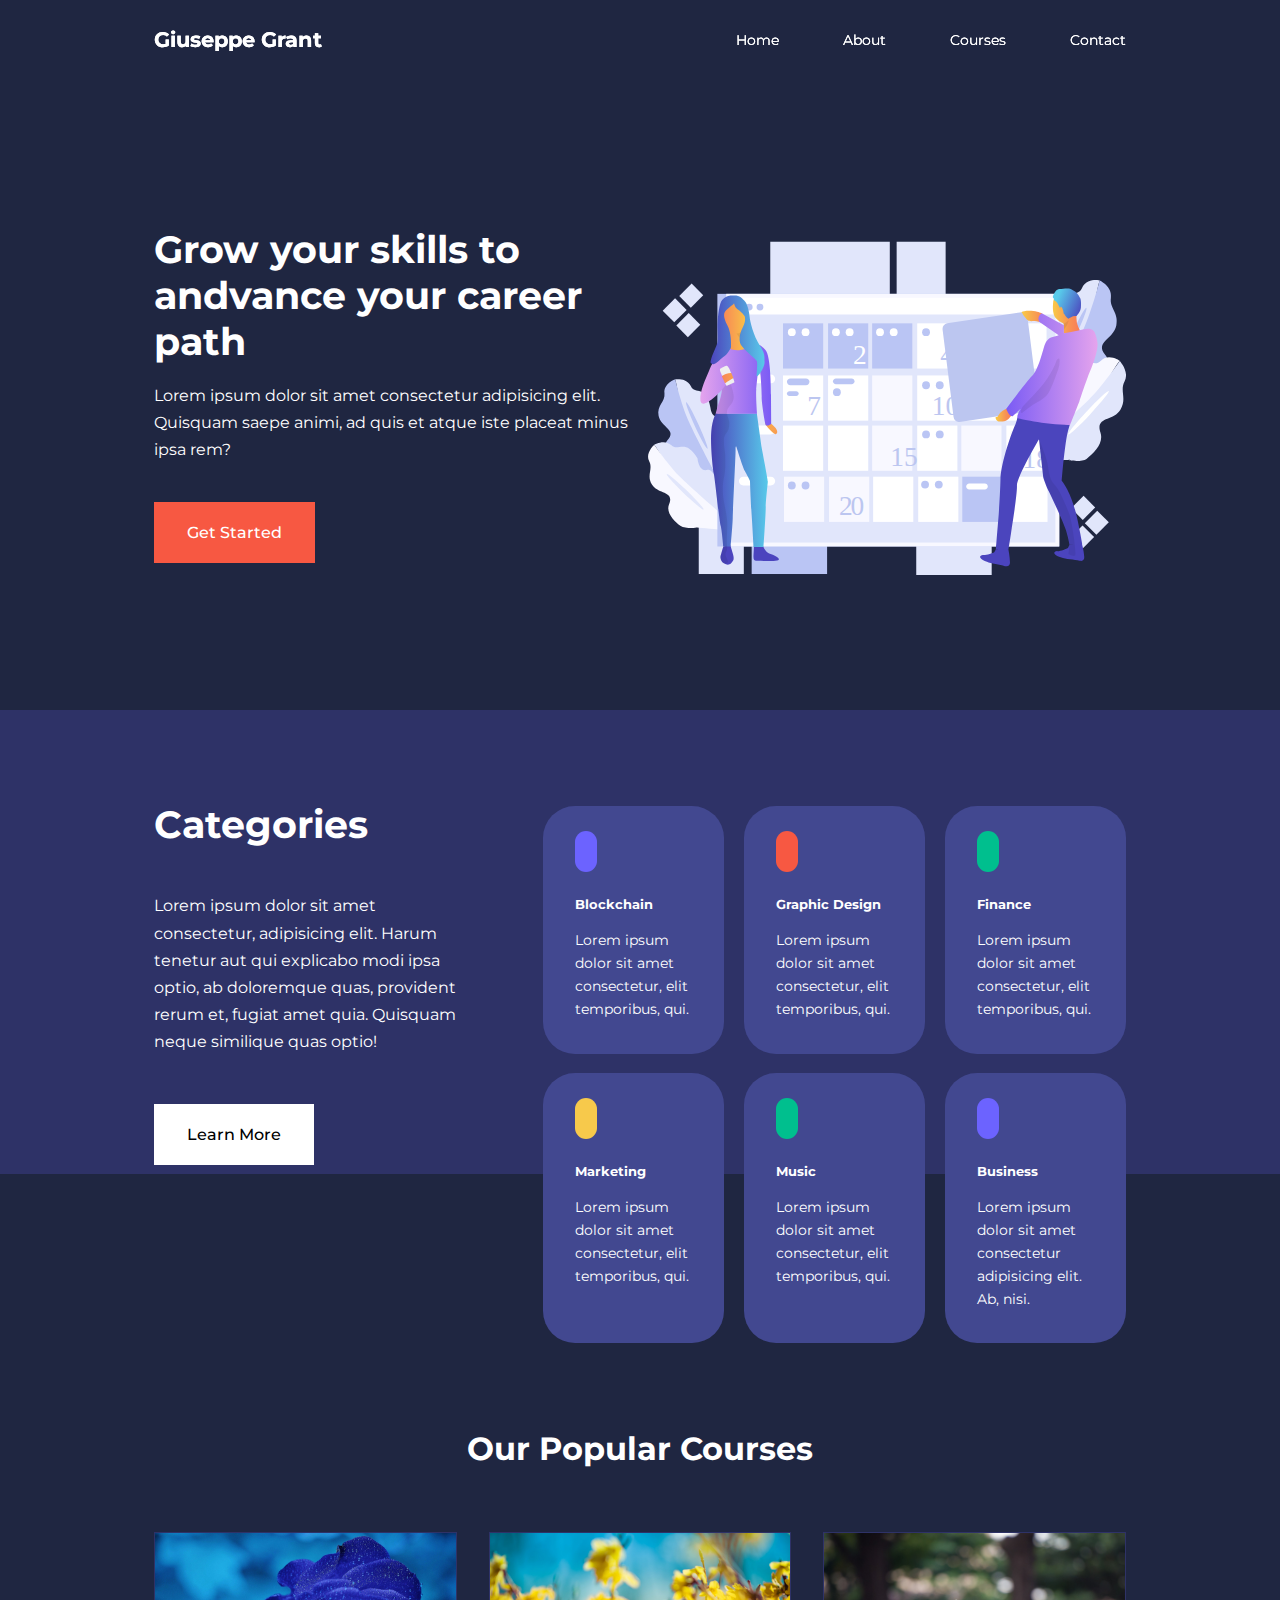
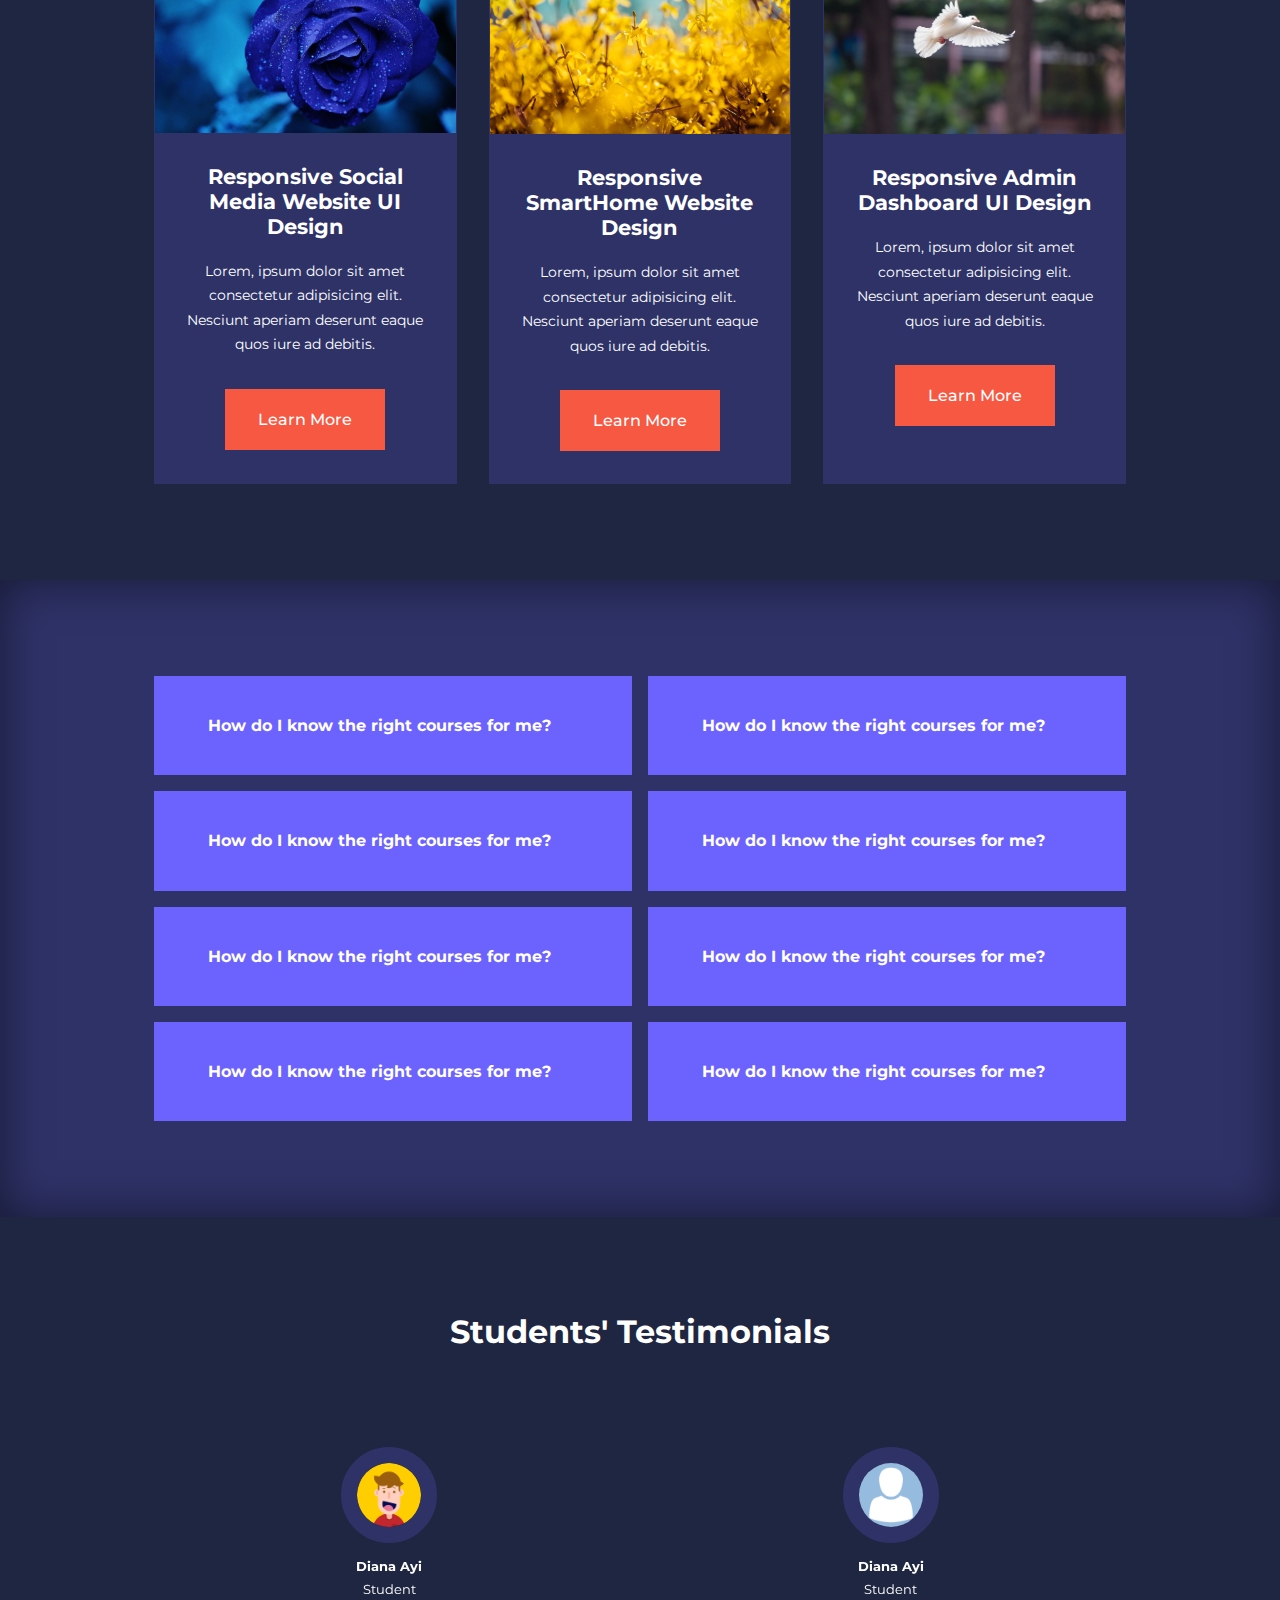
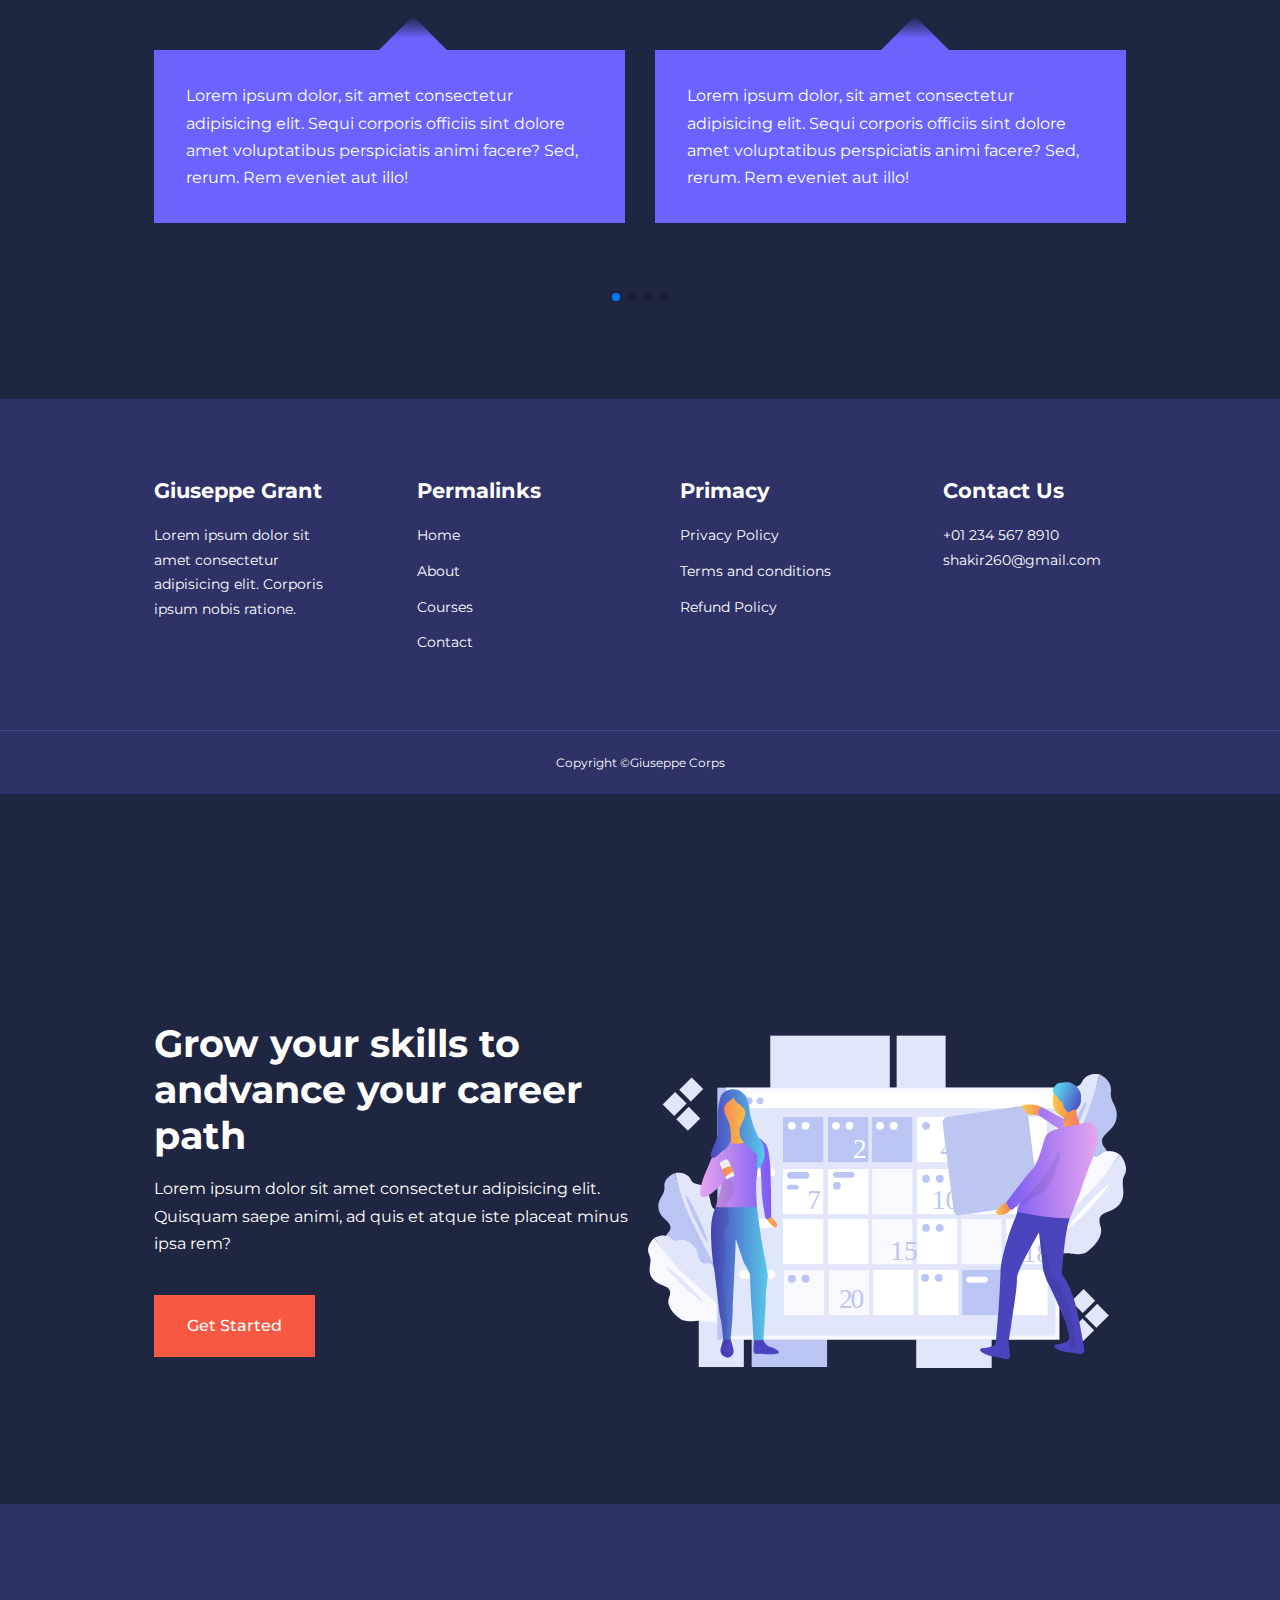
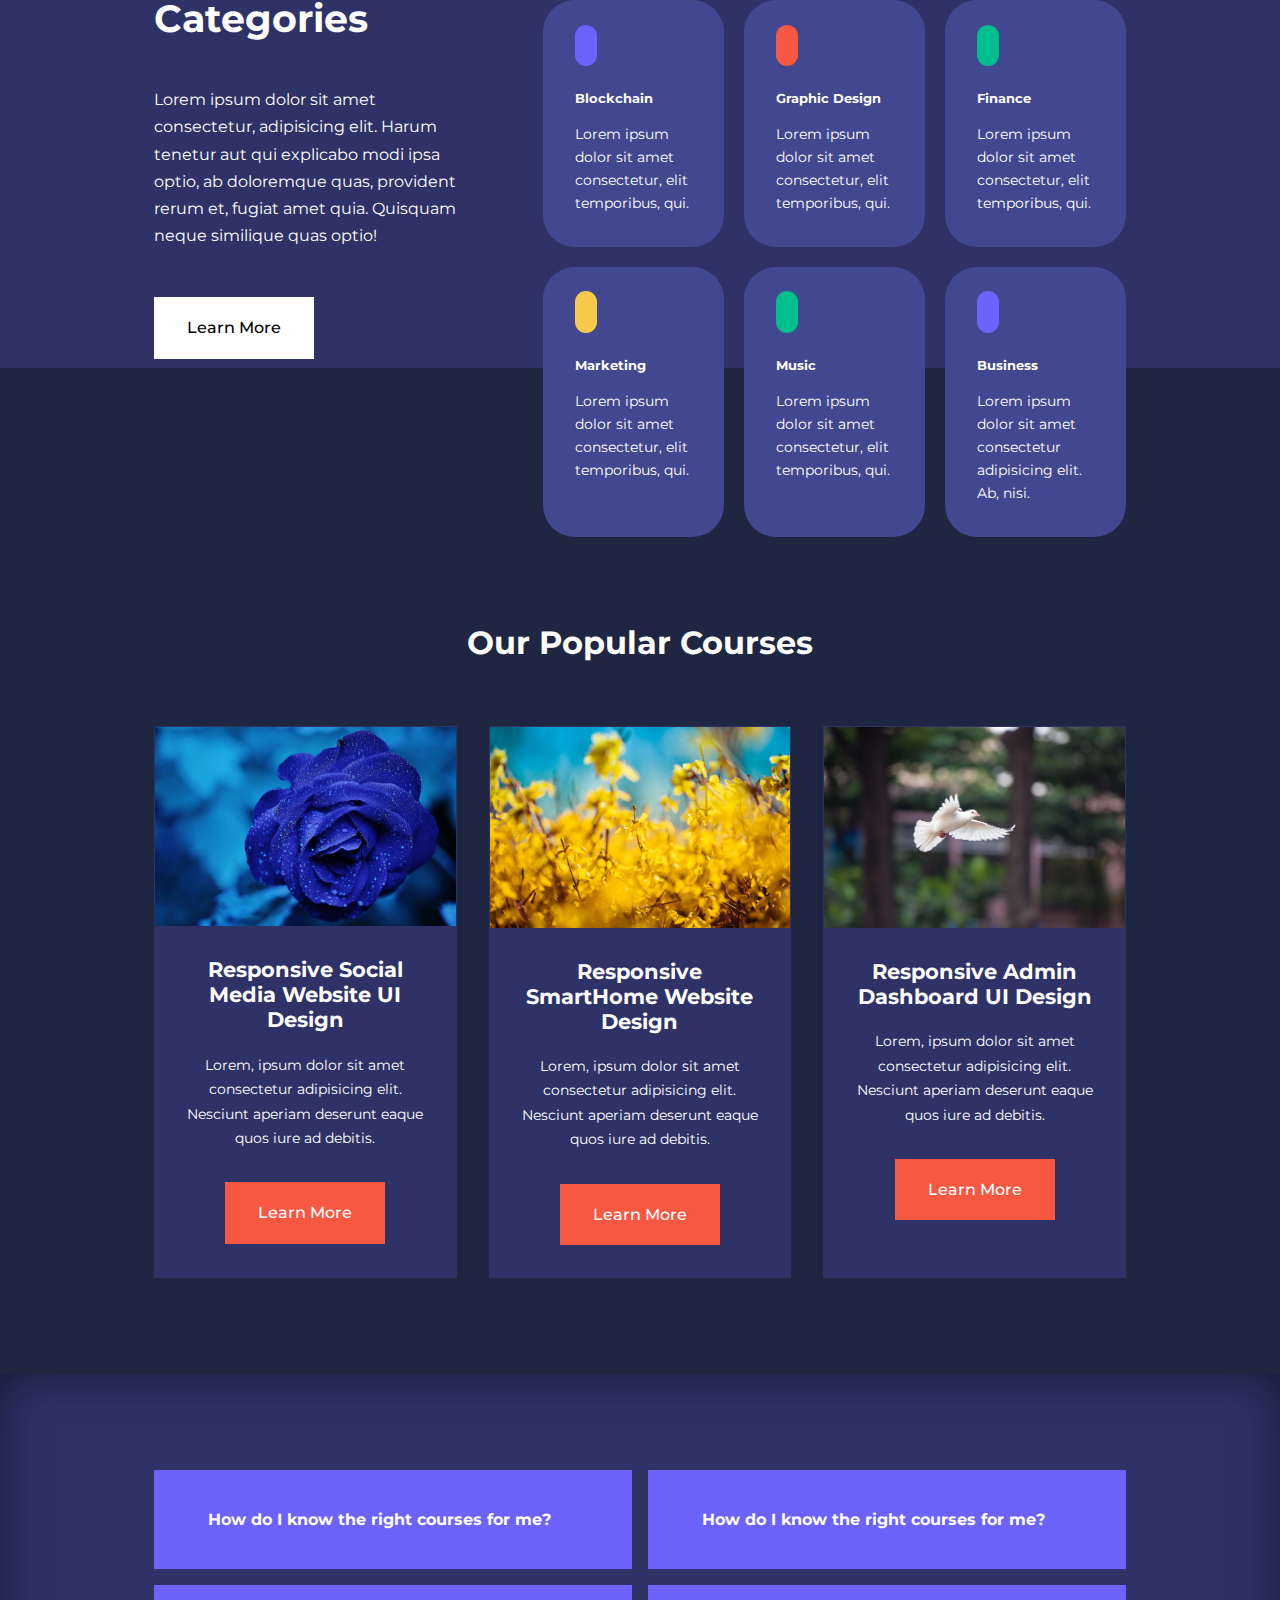
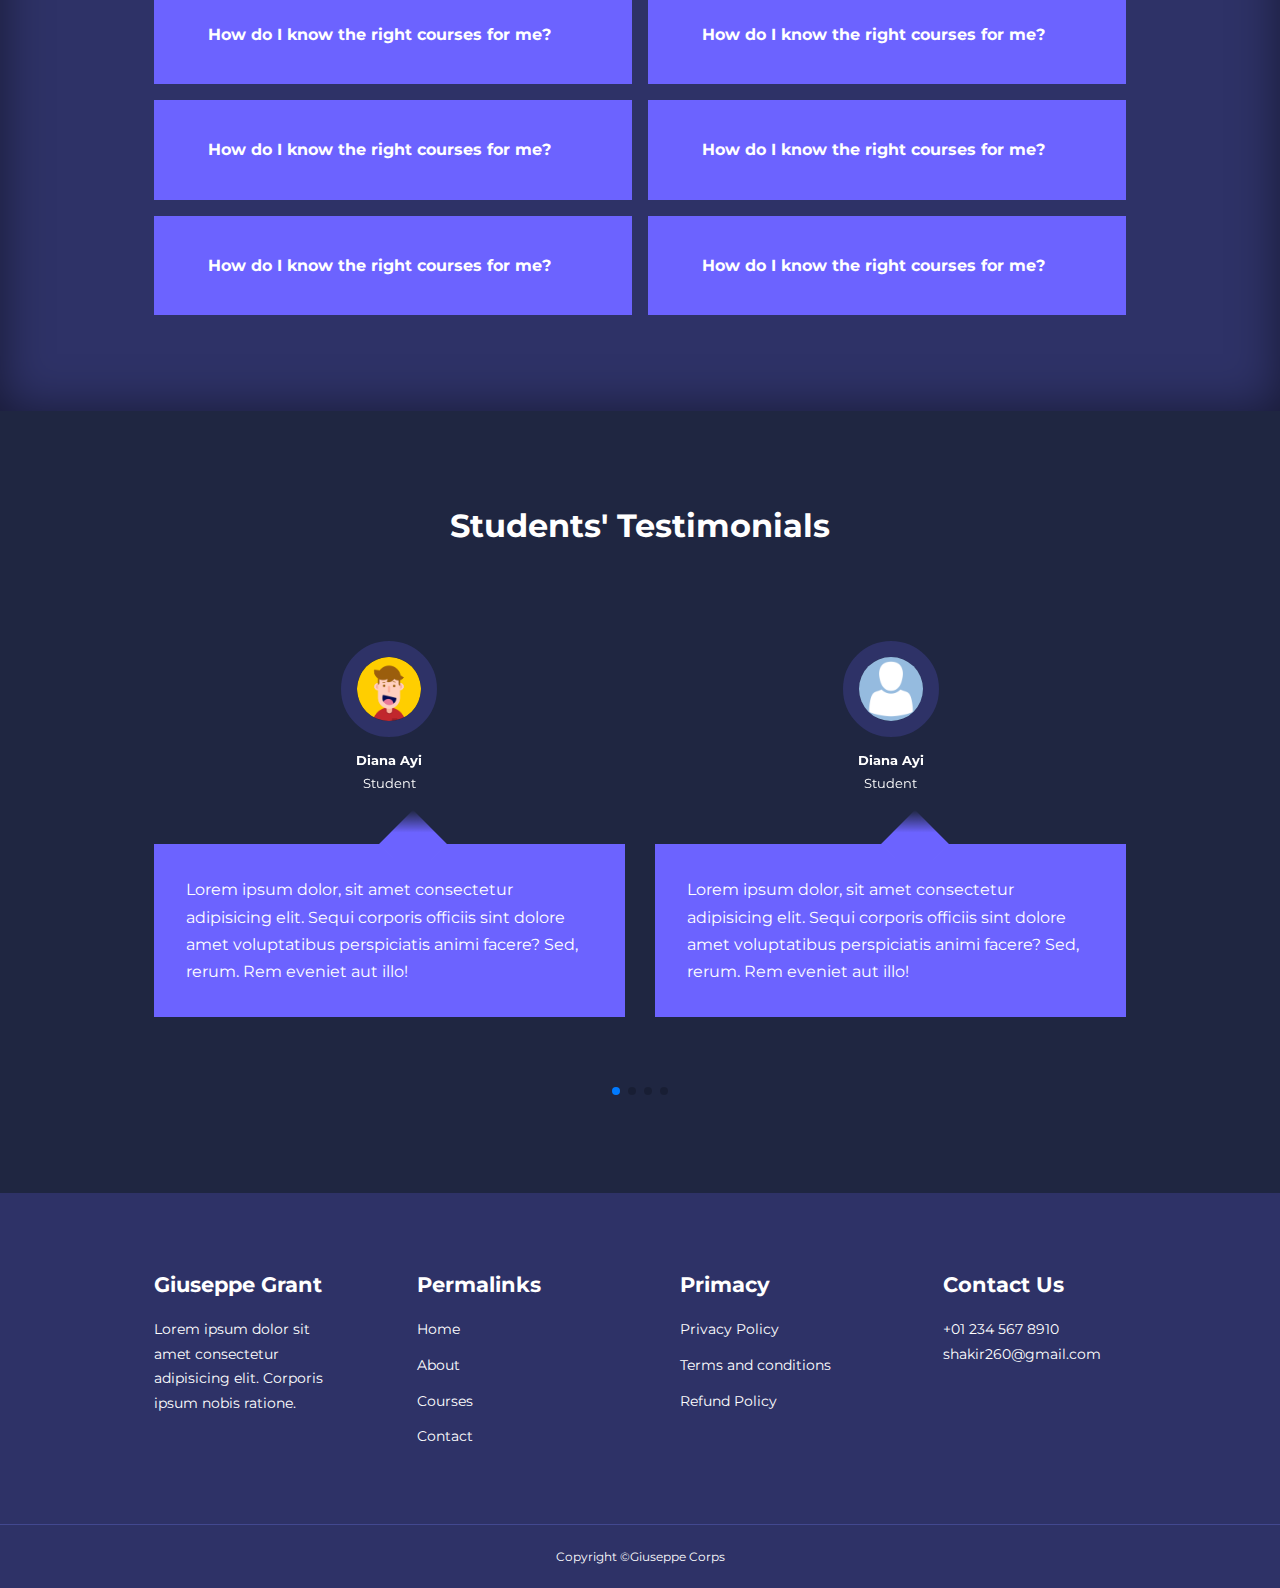
==== docs/index.html @ 88187cfe "versión 1" ====
<!DOCTYPE html>
<html lang="en">
  <head>
    <meta charset="UTF-8" />
    <meta http-equiv="X-UA-Compatible" content="IE=edge" />
    <meta name="viewport" content="width=device-width, initial-scale=1.0" />
    <title>
      Responsive Multipage Education Website Using HTML, CSs & JavaSCript
    </title>

    <!-- ICONSCOUT CDN -->
    <link
      rel="stylesheet"
      href="https://unicons.iconscout.com/release/v2.1.6/css/unicons.css"
    />

    <!-- GOOGLE FONTS (MONTSERRAT) -->
    <link rel="preconnect" href="https://fonts.googleapis.com" />
    <link rel="preconnect" href="https://fonts.gstatic.com" crossorigin />
    <link
      href="https://fonts.googleapis.com/css2?family=Montserrat:wght@300;400;500;600;700;800;900&display=swap"
      rel="stylesheet"
    />

    <!-- SWIPER JS -->
    <link
      rel="stylesheet"
      href="https://unpkg.com/swiper@8/swiper-bundle.min.css"
    />

    <link rel="stylesheet" href="./css/style.css" />
  </head>
  <body>
    <!--  ==========     NAVBAR     =========  -->
    <nav>
      <div class="container nav__container">
        <a href="index.html"><h4>Giuseppe Grant</h4></a>
        <ul class="nav__menu">
          <li><a href="index.html">Home</a></li>
          <li><a href="about.html">About</a></li>
          <li><a href="courses.html">Courses</a></li>
          <li><a href="contact.html">Contact</a></li>
        </ul>

        <button id="open-menu-btn"><i class="uil uil-bars"></i></button>
        <button id="close-menu-btn"><i class="uil uil-multiply"></i></button>
      </div>
    </nav>
    <!--  ==========    END OF NAVBAR     =========  -->

    <!--  ==========     HEADER     =========  -->
    <header>
      <div class="container header__container">
        <div class="header__left">
          <h1>Grow your skills to andvance your career path</h1>
          <p>
            Lorem ipsum dolor sit amet consectetur adipisicing elit. Quisquam
            saepe animi, ad quis et atque iste placeat minus ipsa rem?
          </p>
          <a href="courses.html" class="btn btn-primary">Get Started</a>
        </div>
        <div class="header__right">
          <div class="header__right-image">
            <img src="./images/header.svg" />
          </div>
        </div>
      </div>
    </header>
    <!--  ==========     END OF HEADER     =========  -->

    <!--  ==========     CATEGORIES     =========  -->
    <section class="categories">
      <div class="container categories__container">
        <div class="categories__left">
          <h1>Categories</h1>
          <p>
            Lorem ipsum dolor sit amet consectetur, adipisicing elit. Harum
            tenetur aut qui explicabo modi ipsa optio, ab doloremque quas,
            provident rerum et, fugiat amet quia. Quisquam neque similique quas
            optio!
          </p>
          <a href="#" class="btn">Learn More</a>
        </div>
        <div class="categories__right">
          <article class="category">
            <span class="category__icon">
              <i class="uil uil-bitcoin-circle"></i>
            </span>
            <h5>Blockchain</h5>
            <p>Lorem ipsum dolor sit amet consectetur, elit temporibus, qui.</p>
          </article>

          <article class="category">
            <span class="category__icon">
              <i class="uil uil-palette"></i>
            </span>
            <h5>Graphic Design</h5>
            <p>Lorem ipsum dolor sit amet consectetur, elit temporibus, qui.</p>
          </article>

          <article class="category">
            <span class="category__icon">
              <i class="uil uil-usd-circle"></i>
            </span>
            <h5>Finance</h5>
            <p>Lorem ipsum dolor sit amet consectetur, elit temporibus, qui.</p>
          </article>

          <article class="category">
            <span class="category__icon">
              <i class="uil uil-megaphone"></i>
            </span>
            <h5>Marketing</h5>
            <p>Lorem ipsum dolor sit amet consectetur, elit temporibus, qui.</p>
          </article>

          <article class="category">
            <span class="category__icon">
              <i class="uil uil-music"></i>
            </span>
            <h5>Music</h5>
            <p>Lorem ipsum dolor sit amet consectetur, elit temporibus, qui.</p>
          </article>

          <article class="category">
            <span class="category__icon">
              <i class="uil uil-puzzle-piece"></i>
            </span>
            <h5>Business</h5>
            <p>
              Lorem ipsum dolor sit amet consectetur adipisicing elit. Ab, nisi.
            </p>
          </article>
        </div>
      </div>
    </section>
    <!--  ==========     END OF CATEGORIES     =========  -->

    <!--  ==========     COURSES     =========  -->
    <section class="courses">
      <h2>Our Popular Courses</h2>
      <div class="container courses__container">
        <article class="course">
          <div class="course__image">
            <img src="./images/course1.jpg" />
          </div>
          <div class="course__info">
            <h4>Responsive Social Media Website UI Design</h4>
            <p>
              Lorem, ipsum dolor sit amet consectetur adipisicing elit. Nesciunt
              aperiam deserunt eaque quos iure ad debitis.
            </p>
            <a href="course.html" class="btn btn-primary">Learn More</a>
          </div>
        </article>

        <article class="course">
          <div class="course__image">
            <img src="./images/course2.jpg" alt="" srcset="" />
          </div>
          <div class="course__info">
            <h4>Responsive SmartHome Website Design</h4>
            <p>
              Lorem, ipsum dolor sit amet consectetur adipisicing elit. Nesciunt
              aperiam deserunt eaque quos iure ad debitis.
            </p>
            <a href="course.html" class="btn btn-primary">Learn More</a>
          </div>
        </article>

        <article class="course">
          <div class="course__image">
            <img src="./images/course3.jpg" alt="" srcset="" />
          </div>
          <div class="course__info">
            <h4>Responsive Admin Dashboard UI Design</h4>
            <p>
              Lorem, ipsum dolor sit amet consectetur adipisicing elit. Nesciunt
              aperiam deserunt eaque quos iure ad debitis.
            </p>
            <a href="course.html" class="btn btn-primary">Learn More</a>
          </div>
        </article>
      </div>
    </section>
    <!--  ==========     END OF COURSES     =========  -->

    <!--  ==========     FQAs     =========  -->
    <section class="faqs">
      <div class="container faqs__container">
        <article class="faq">
          <div class="faq__icon"><i class="uil uil-plus"></i></div>
          <div class="question__answer">
            <h4>How do I know the right courses for me?</h4>
            <p>
              Lorem ipsum dolor sit amet consectetur adipisicing elit. Velit
              laudantium quis qui similique quidem at voluptatem ex. Est dolorum
              minima dolor aut ut, accusantium vitae architecto aliquid nostrum
              numquam quibusdam.
            </p>
          </div>
        </article>

        <article class="faq">
          <div class="faq__icon"><i class="uil uil-plus"></i></div>
          <div class="question__answer">
            <h4>How do I know the right courses for me?</h4>
            <p>
              Lorem ipsum dolor sit amet consectetur adipisicing elit. Velit
              laudantium quis qui similique quidem at voluptatem ex. Est dolorum
              minima dolor aut ut, accusantium vitae architecto aliquid nostrum
              numquam quibusdam.
            </p>
          </div>
        </article>

        <article class="faq">
          <div class="faq__icon"><i class="uil uil-plus"></i></div>
          <div class="question__answer">
            <h4>How do I know the right courses for me?</h4>
            <p>
              Lorem ipsum dolor sit amet consectetur adipisicing elit. Velit
              laudantium quis qui similique quidem at voluptatem ex. Est dolorum
              minima dolor aut ut, accusantium vitae architecto aliquid nostrum
              numquam quibusdam.
            </p>
          </div>
        </article>

        <article class="faq">
          <div class="faq__icon"><i class="uil uil-plus"></i></div>
          <div class="question__answer">
            <h4>How do I know the right courses for me?</h4>
            <p>
              Lorem ipsum dolor sit amet consectetur adipisicing elit. Velit
              laudantium quis qui similique quidem at voluptatem ex. Est dolorum
              minima dolor aut ut, accusantium vitae architecto aliquid nostrum
              numquam quibusdam.
            </p>
          </div>
        </article>

        <article class="faq">
          <div class="faq__icon"><i class="uil uil-plus"></i></div>
          <div class="question__answer">
            <h4>How do I know the right courses for me?</h4>
            <p>
              Lorem ipsum dolor sit amet consectetur adipisicing elit. Velit
              laudantium quis qui similique quidem at voluptatem ex. Est dolorum
              minima dolor aut ut, accusantium vitae architecto aliquid nostrum
              numquam quibusdam.
            </p>
          </div>
        </article>

        <article class="faq">
          <div class="faq__icon"><i class="uil uil-plus"></i></div>
          <div class="question__answer">
            <h4>How do I know the right courses for me?</h4>
            <p>
              Lorem ipsum dolor sit amet consectetur adipisicing elit. Velit
              laudantium quis qui similique quidem at voluptatem ex. Est dolorum
              minima dolor aut ut, accusantium vitae architecto aliquid nostrum
              numquam quibusdam.
            </p>
          </div>
        </article>

        <article class="faq">
          <div class="faq__icon"><i class="uil uil-plus"></i></div>
          <div class="question__answer">
            <h4>How do I know the right courses for me?</h4>
            <p>
              Lorem ipsum dolor sit amet consectetur adipisicing elit. Velit
              laudantium quis qui similique quidem at voluptatem ex. Est dolorum
              minima dolor aut ut, accusantium vitae architecto aliquid nostrum
              numquam quibusdam.
            </p>
          </div>
        </article>

        <article class="faq">
          <div class="faq__icon"><i class="uil uil-plus"></i></div>
          <div class="question__answer">
            <h4>How do I know the right courses for me?</h4>
            <p>
              Lorem ipsum dolor sit amet consectetur adipisicing elit. Velit
              laudantium quis qui similique quidem at voluptatem ex. Est dolorum
              minima dolor aut ut, accusantium vitae architecto aliquid nostrum
              numquam quibusdam.
            </p>
          </div>
        </article>
      </div>
    </section>
    <!--  ==========     END OF FQAs     =========  -->

    <!--  ==========     SECTION     =========  -->
    <section class="container testimonials__container mySwiper">
      <h2>Students' Testimonials</h2>
      <div class="swiper-wrapper">
        <article class="testimonial swiper-slide">
          <div class="avatar">
            <img src="./images/avatar1.png" />
          </div>
          <div class="testimonial__info">
            <h5>Diana Ayi</h5>
            <small>Student</small>
          </div>
          <div class="testimonial__body">
            <p>
              Lorem ipsum dolor, sit amet consectetur adipisicing elit. Sequi
              corporis officiis sint dolore amet voluptatibus perspiciatis animi
              facere? Sed, rerum. Rem eveniet aut illo!
            </p>
          </div>
        </article>

        <article class="testimonial swiper-slide">
          <div class="avatar">
            <img src="./images/avatar2.png" />
          </div>
          <div class="testimonial__info">
            <h5>Diana Ayi</h5>
            <small>Student</small>
          </div>
          <div class="testimonial__body">
            <p>
              Lorem ipsum dolor, sit amet consectetur adipisicing elit. Sequi
              corporis officiis sint dolore amet voluptatibus perspiciatis animi
              facere? Sed, rerum. Rem eveniet aut illo!
            </p>
          </div>
        </article>

        <article class="testimonial swiper-slide">
          <div class="avatar">
            <img src="./images/avatar3.png" />
          </div>
          <div class="testimonial__info">
            <h5>Diana Ayi</h5>
            <small>Student</small>
          </div>
          <div class="testimonial__body">
            <p>
              Lorem ipsum dolor, sit amet consectetur adipisicing elit. Sequi
              corporis officiis sint dolore amet voluptatibus perspiciatis animi
              facere? Sed, rerum. Rem eveniet aut illo!
            </p>
          </div>
        </article>

        <article class="testimonial swiper-slide">
          <div class="avatar">
            <img src="./images/avatar4.png" />
          </div>
          <div class="testimonial__info">
            <h5>Diana Ayi</h5>
            <small>Student</small>
          </div>
          <div class="testimonial__body">
            <p>
              Lorem ipsum dolor, sit amet consectetur adipisicing elit. Sequi
              corporis officiis sint dolore amet voluptatibus perspiciatis animi
              facere? Sed, rerum. Rem eveniet aut illo!
            </p>
          </div>
        </article>

        <article class="testimonial swiper-slide">
          <div class="avatar">
            <img src="./images/avatar5.png" />
          </div>
          <div class="testimonial__info">
            <h5>Diana Ayi</h5>
            <small>Student</small>
          </div>
          <div class="testimonial__body">
            <p>
              Lorem ipsum dolor, sit amet consectetur adipisicing elit. Sequi
              corporis officiis sint dolore amet voluptatibus perspiciatis animi
              facere? Sed, rerum. Rem eveniet aut illo!
            </p>
          </div>
        </article>
      </div>
      <div class="swiper-pagination"></div>
    </section>
    <!--  ==========     END OF SECTION     =========  -->

    <!--  ==========     FOOTER     =========  -->
    <footer class="footer">
      <div class="container footer__container">
        <div class="footer__1">
          <a href="index.html" class="footer__logo"><h4>Giuseppe Grant</h4></a>
          <p>
            Lorem ipsum dolor sit amet consectetur adipisicing elit. Corporis
            ipsum nobis ratione.
          </p>
        </div>
        <div class="footer__2">
          <h4>Permalinks</h4>
          <ul class="permalinks">
            <li><a href="index.html">Home</a></li>
            <li><a href="about.html">About</a></li>
            <li><a href="courses.html">Courses</a></li>
            <li><a href="contact.html">Contact</a></li>
          </ul>
        </div>
        <div class="footer__3">
          <h4>Primacy</h4>
          <ul class="privacy">
            <li><a href="#">Privacy Policy</a></li>
            <li><a href="#">Terms and conditions</a></li>
            <li><a href="#">Refund Policy</a></li>
          </ul>
        </div>
        <div class="footer__4">
          <h4>Contact Us</h4>
          <div>
            <p>+01 234 567 8910</p>
            <p>shakir260@gmail.com</p>
          </div>
          <ul class="footer__socials">
          <li>
            <a href="#"><i class="uil uil-facebook-f"></i></a>
          </li>
          <li>
            <a href="#"><i class="uil uil-instagram-alt"></i></a>
          </li>
          <li>
            <a href="#"><i class="uil uil-twitter"></i></a>
          </li>
          <li>
            <a href="#"><i class="uil uil-linkedin-alt"></i></a>
          </li>
        </ul>
        </div>
      </div>
      
      <div class="footer__copyright">
        <small>Copyright &copy;Giuseppe Corps</small>
      </div>
    </footer>
    <!--  ==========     END OF FOOTER     =========  -->

    <script src="https://unpkg.com/swiper@8/swiper-bundle.min.js"></script>
    <script src="./main.js"></script>

    <script>
      var swiper = new Swiper('.mySwiper', {
        slidesPerView: 1,
        spaceBetween: 30,
        pagination: {
          el: '.swiper-pagination',
          clickable: true,
        },
        autoplay: {
          delay: 6500,
          disableOnInteraction: false,
        },
        //  When window width is > = 600px
        breakpoints: {
          600: {
            slidesPerView: 2,
          },
        },
      });
    </script>
  </body>
</html>
<!DOCTYPE html>
<html lang="en">
  <head>
    <meta charset="UTF-8" />
    <meta http-equiv="X-UA-Compatible" content="IE=edge" />
    <meta name="viewport" content="width=device-width, initial-scale=1.0" />
    <title>
      Responsive Multipage Education Website Using HTML, CSs & JavaSCript
    </title>

    <!-- ICONSCOUT CDN -->
    <link
      rel="stylesheet"
      href="https://unicons.iconscout.com/release/v2.1.6/css/unicons.css"
    />

    <!-- GOOGLE FONTS (MONTSERRAT) -->
    <link rel="preconnect" href="https://fonts.googleapis.com" />
    <link rel="preconnect" href="https://fonts.gstatic.com" crossorigin />
    <link
      href="https://fonts.googleapis.com/css2?family=Montserrat:wght@300;400;500;600;700;800;900&display=swap"
      rel="stylesheet"
    />

    <!-- SWIPER JS -->
    <link
      rel="stylesheet"
      href="https://unpkg.com/swiper@8/swiper-bundle.min.css"
    />

    <link rel="stylesheet" href="./css/style.css" />
  </head>
  <body>
    <!--  ==========     NAVBAR     =========  -->
    <nav>
      <div class="container nav__container">
        <a href="index.html"><h4>Giuseppe Grant</h4></a>
        <ul class="nav__menu">
          <li><a href="index.html">Home</a></li>
          <li><a href="about.html">About</a></li>
          <li><a href="courses.html">Courses</a></li>
          <li><a href="contact.html">Contact</a></li>
        </ul>

        <button id="open-menu-btn"><i class="uil uil-bars"></i></button>
        <button id="close-menu-btn"><i class="uil uil-multiply"></i></button>
      </div>
    </nav>
    <!--  ==========    END OF NAVBAR     =========  -->

    <!--  ==========     HEADER     =========  -->
    <header>
      <div class="container header__container">
        <div class="header__left">
          <h1>Grow your skills to andvance your career path</h1>
          <p>
            Lorem ipsum dolor sit amet consectetur adipisicing elit. Quisquam
            saepe animi, ad quis et atque iste placeat minus ipsa rem?
          </p>
          <a href="courses.html" class="btn btn-primary">Get Started</a>
        </div>
        <div class="header__right">
          <div class="header__right-image">
            <img src="./images/header.svg" />
          </div>
        </div>
      </div>
    </header>
    <!--  ==========     END OF HEADER     =========  -->

    <!--  ==========     CATEGORIES     =========  -->
    <section class="categories">
      <div class="container categories__container">
        <div class="categories__left">
          <h1>Categories</h1>
          <p>
            Lorem ipsum dolor sit amet consectetur, adipisicing elit. Harum
            tenetur aut qui explicabo modi ipsa optio, ab doloremque quas,
            provident rerum et, fugiat amet quia. Quisquam neque similique quas
            optio!
          </p>
          <a href="#" class="btn">Learn More</a>
        </div>
        <div class="categories__right">
          <article class="category">
            <span class="category__icon">
              <i class="uil uil-bitcoin-circle"></i>
            </span>
            <h5>Blockchain</h5>
            <p>Lorem ipsum dolor sit amet consectetur, elit temporibus, qui.</p>
          </article>

          <article class="category">
            <span class="category__icon">
              <i class="uil uil-palette"></i>
            </span>
            <h5>Graphic Design</h5>
            <p>Lorem ipsum dolor sit amet consectetur, elit temporibus, qui.</p>
          </article>

          <article class="category">
            <span class="category__icon">
              <i class="uil uil-usd-circle"></i>
            </span>
            <h5>Finance</h5>
            <p>Lorem ipsum dolor sit amet consectetur, elit temporibus, qui.</p>
          </article>

          <article class="category">
            <span class="category__icon">
              <i class="uil uil-megaphone"></i>
            </span>
            <h5>Marketing</h5>
            <p>Lorem ipsum dolor sit amet consectetur, elit temporibus, qui.</p>
          </article>

          <article class="category">
            <span class="category__icon">
              <i class="uil uil-music"></i>
            </span>
            <h5>Music</h5>
            <p>Lorem ipsum dolor sit amet consectetur, elit temporibus, qui.</p>
          </article>

          <article class="category">
            <span class="category__icon">
              <i class="uil uil-puzzle-piece"></i>
            </span>
            <h5>Business</h5>
            <p>
              Lorem ipsum dolor sit amet consectetur adipisicing elit. Ab, nisi.
            </p>
          </article>
        </div>
      </div>
    </section>
    <!--  ==========     END OF CATEGORIES     =========  -->

    <!--  ==========     COURSES     =========  -->
    <section class="courses">
      <h2>Our Popular Courses</h2>
      <div class="container courses__container">
        <article class="course">
          <div class="course__image">
            <img src="./images/course1.jpg" />
          </div>
          <div class="course__info">
            <h4>Responsive Social Media Website UI Design</h4>
            <p>
              Lorem, ipsum dolor sit amet consectetur adipisicing elit. Nesciunt
              aperiam deserunt eaque quos iure ad debitis.
            </p>
            <a href="course.html" class="btn btn-primary">Learn More</a>
          </div>
        </article>

        <article class="course">
          <div class="course__image">
            <img src="./images/course2.jpg" alt="" srcset="" />
          </div>
          <div class="course__info">
            <h4>Responsive SmartHome Website Design</h4>
            <p>
              Lorem, ipsum dolor sit amet consectetur adipisicing elit. Nesciunt
              aperiam deserunt eaque quos iure ad debitis.
            </p>
            <a href="course.html" class="btn btn-primary">Learn More</a>
          </div>
        </article>

        <article class="course">
          <div class="course__image">
            <img src="./images/course3.jpg" alt="" srcset="" />
          </div>
          <div class="course__info">
            <h4>Responsive Admin Dashboard UI Design</h4>
            <p>
              Lorem, ipsum dolor sit amet consectetur adipisicing elit. Nesciunt
              aperiam deserunt eaque quos iure ad debitis.
            </p>
            <a href="course.html" class="btn btn-primary">Learn More</a>
          </div>
        </article>
      </div>
    </section>
    <!--  ==========     END OF COURSES     =========  -->

    <!--  ==========     FQAs     =========  -->
    <section class="faqs">
      <div class="container faqs__container">
        <article class="faq">
          <div class="faq__icon"><i class="uil uil-plus"></i></div>
          <div class="question__answer">
            <h4>How do I know the right courses for me?</h4>
            <p>
              Lorem ipsum dolor sit amet consectetur adipisicing elit. Velit
              laudantium quis qui similique quidem at voluptatem ex. Est dolorum
              minima dolor aut ut, accusantium vitae architecto aliquid nostrum
              numquam quibusdam.
            </p>
          </div>
        </article>

        <article class="faq">
          <div class="faq__icon"><i class="uil uil-plus"></i></div>
          <div class="question__answer">
            <h4>How do I know the right courses for me?</h4>
            <p>
              Lorem ipsum dolor sit amet consectetur adipisicing elit. Velit
              laudantium quis qui similique quidem at voluptatem ex. Est dolorum
              minima dolor aut ut, accusantium vitae architecto aliquid nostrum
              numquam quibusdam.
            </p>
          </div>
        </article>

        <article class="faq">
          <div class="faq__icon"><i class="uil uil-plus"></i></div>
          <div class="question__answer">
            <h4>How do I know the right courses for me?</h4>
            <p>
              Lorem ipsum dolor sit amet consectetur adipisicing elit. Velit
              laudantium quis qui similique quidem at voluptatem ex. Est dolorum
              minima dolor aut ut, accusantium vitae architecto aliquid nostrum
              numquam quibusdam.
            </p>
          </div>
        </article>

        <article class="faq">
          <div class="faq__icon"><i class="uil uil-plus"></i></div>
          <div class="question__answer">
            <h4>How do I know the right courses for me?</h4>
            <p>
              Lorem ipsum dolor sit amet consectetur adipisicing elit. Velit
              laudantium quis qui similique quidem at voluptatem ex. Est dolorum
              minima dolor aut ut, accusantium vitae architecto aliquid nostrum
              numquam quibusdam.
            </p>
          </div>
        </article>

        <article class="faq">
          <div class="faq__icon"><i class="uil uil-plus"></i></div>
          <div class="question__answer">
            <h4>How do I know the right courses for me?</h4>
            <p>
              Lorem ipsum dolor sit amet consectetur adipisicing elit. Velit
              laudantium quis qui similique quidem at voluptatem ex. Est dolorum
              minima dolor aut ut, accusantium vitae architecto aliquid nostrum
              numquam quibusdam.
            </p>
          </div>
        </article>

        <article class="faq">
          <div class="faq__icon"><i class="uil uil-plus"></i></div>
          <div class="question__answer">
            <h4>How do I know the right courses for me?</h4>
            <p>
              Lorem ipsum dolor sit amet consectetur adipisicing elit. Velit
              laudantium quis qui similique quidem at voluptatem ex. Est dolorum
              minima dolor aut ut, accusantium vitae architecto aliquid nostrum
              numquam quibusdam.
            </p>
          </div>
        </article>

        <article class="faq">
          <div class="faq__icon"><i class="uil uil-plus"></i></div>
          <div class="question__answer">
            <h4>How do I know the right courses for me?</h4>
            <p>
              Lorem ipsum dolor sit amet consectetur adipisicing elit. Velit
              laudantium quis qui similique quidem at voluptatem ex. Est dolorum
              minima dolor aut ut, accusantium vitae architecto aliquid nostrum
              numquam quibusdam.
            </p>
          </div>
        </article>

        <article class="faq">
          <div class="faq__icon"><i class="uil uil-plus"></i></div>
          <div class="question__answer">
            <h4>How do I know the right courses for me?</h4>
            <p>
              Lorem ipsum dolor sit amet consectetur adipisicing elit. Velit
              laudantium quis qui similique quidem at voluptatem ex. Est dolorum
              minima dolor aut ut, accusantium vitae architecto aliquid nostrum
              numquam quibusdam.
            </p>
          </div>
        </article>
      </div>
    </section>
    <!--  ==========     END OF FQAs     =========  -->

    <!--  ==========     SECTION     =========  -->
    <section class="container testimonials__container mySwiper">
      <h2>Students' Testimonials</h2>
      <div class="swiper-wrapper">
        <article class="testimonial swiper-slide">
          <div class="avatar">
            <img src="./images/avatar1.png" />
          </div>
          <div class="testimonial__info">
            <h5>Diana Ayi</h5>
            <small>Student</small>
          </div>
          <div class="testimonial__body">
            <p>
              Lorem ipsum dolor, sit amet consectetur adipisicing elit. Sequi
              corporis officiis sint dolore amet voluptatibus perspiciatis animi
              facere? Sed, rerum. Rem eveniet aut illo!
            </p>
          </div>
        </article>

        <article class="testimonial swiper-slide">
          <div class="avatar">
            <img src="./images/avatar2.png" />
          </div>
          <div class="testimonial__info">
            <h5>Diana Ayi</h5>
            <small>Student</small>
          </div>
          <div class="testimonial__body">
            <p>
              Lorem ipsum dolor, sit amet consectetur adipisicing elit. Sequi
              corporis officiis sint dolore amet voluptatibus perspiciatis animi
              facere? Sed, rerum. Rem eveniet aut illo!
            </p>
          </div>
        </article>

        <article class="testimonial swiper-slide">
          <div class="avatar">
            <img src="./images/avatar3.png" />
          </div>
          <div class="testimonial__info">
            <h5>Diana Ayi</h5>
            <small>Student</small>
          </div>
          <div class="testimonial__body">
            <p>
              Lorem ipsum dolor, sit amet consectetur adipisicing elit. Sequi
              corporis officiis sint dolore amet voluptatibus perspiciatis animi
              facere? Sed, rerum. Rem eveniet aut illo!
            </p>
          </div>
        </article>

        <article class="testimonial swiper-slide">
          <div class="avatar">
            <img src="./images/avatar4.png" />
          </div>
          <div class="testimonial__info">
            <h5>Diana Ayi</h5>
            <small>Student</small>
          </div>
          <div class="testimonial__body">
            <p>
              Lorem ipsum dolor, sit amet consectetur adipisicing elit. Sequi
              corporis officiis sint dolore amet voluptatibus perspiciatis animi
              facere? Sed, rerum. Rem eveniet aut illo!
            </p>
          </div>
        </article>

        <article class="testimonial swiper-slide">
          <div class="avatar">
            <img src="./images/avatar5.png" />
          </div>
          <div class="testimonial__info">
            <h5>Diana Ayi</h5>
            <small>Student</small>
          </div>
          <div class="testimonial__body">
            <p>
              Lorem ipsum dolor, sit amet consectetur adipisicing elit. Sequi
              corporis officiis sint dolore amet voluptatibus perspiciatis animi
              facere? Sed, rerum. Rem eveniet aut illo!
            </p>
          </div>
        </article>
      </div>
      <div class="swiper-pagination"></div>
    </section>
    <!--  ==========     END OF SECTION     =========  -->

    <!--  ==========     FOOTER     =========  -->
    <footer class="footer">
      <div class="container footer__container">
        <div class="footer__1">
          <a href="index.html" class="footer__logo"><h4>Giuseppe Grant</h4></a>
          <p>
            Lorem ipsum dolor sit amet consectetur adipisicing elit. Corporis
            ipsum nobis ratione.
          </p>
        </div>
        <div class="footer__2">
          <h4>Permalinks</h4>
          <ul class="permalinks">
            <li><a href="index.html">Home</a></li>
            <li><a href="about.html">About</a></li>
            <li><a href="courses.html">Courses</a></li>
            <li><a href="contact.html">Contact</a></li>
          </ul>
        </div>
        <div class="footer__3">
          <h4>Primacy</h4>
          <ul class="privacy">
            <li><a href="#">Privacy Policy</a></li>
            <li><a href="#">Terms and conditions</a></li>
            <li><a href="#">Refund Policy</a></li>
          </ul>
        </div>
        <div class="footer__4">
          <h4>Contact Us</h4>
          <div>
            <p>+01 234 567 8910</p>
            <p>shakir260@gmail.com</p>
          </div>
          <ul class="footer__socials">
          <li>
            <a href="#"><i class="uil uil-facebook-f"></i></a>
          </li>
          <li>
            <a href="#"><i class="uil uil-instagram-alt"></i></a>
          </li>
          <li>
            <a href="#"><i class="uil uil-twitter"></i></a>
          </li>
          <li>
            <a href="#"><i class="uil uil-linkedin-alt"></i></a>
          </li>
        </ul>
        </div>
      </div>
      
      <div class="footer__copyright">
        <small>Copyright &copy;Giuseppe Corps</small>
      </div>
    </footer>
    <!--  ==========     END OF FOOTER     =========  -->

    <script src="https://unpkg.com/swiper@8/swiper-bundle.min.js"></script>
    <script src="./main.js"></script>

    <script>
      var swiper = new Swiper('.mySwiper', {
        slidesPerView: 1,
        spaceBetween: 30,
        pagination: {
          el: '.swiper-pagination',
          clickable: true,
        },
        autoplay: {
          delay: 6500,
          disableOnInteraction: false,
        },
        //  When window width is > = 600px
        breakpoints: {
          600: {
            slidesPerView: 2,
          },
        },
      });
    </script>
  </body>
</html>
---- docs/css/style.css ----
* {
  margin: 0;
  padding: 0;
  border: 0;
  outline: 0;
  text-decoration: none;
  list-style: none;
  box-sizing: border-box;
}

:root {
  --color-primary: #6c63ff;
  --color-success: #00bf8e;
  --color-warning: #f7c94b;
  --color-danger: #f75842;
  --color-danger-variant: rgba(247, 88, 66, 0.4);
  --color-white: #fff;
  --color-light: rgba(255, 255, 255, 0.7);
  --color-black: #000;
  --color-bg: #1f2641;
  --color-bg1: #2e3267;
  --color-bg2: #424890;

  --container-width-lg: 76%;
  --container-width-md: 90%;
  --container-width-sm: 94%;

  --transition: all 400ms ease;
}

body {
  font-family: 'Montserrat', sans-serif;
  line-height: 1.7;
  color: var(--color-white);
  background: var(--color-bg);
}
.container {
  width: var(--container-width-lg);
  margin: 0 auto;
}

section {
  padding: 6rem 0;
}

section h2 {
  text-align: center;
  margin-bottom: 4rem;
}

h1,
h2,
h3,
h4,
h5 {
  line-height: 1.2;
}

h1 {
  font-size: 2.4rem;
}

h2 {
  font-size: 2rem;
}

h3 {
  font-size: 1.6rem;
}
h4 {
  font-size: 1.3rem;
}

a {
  color: var(--color-white);
}
img {
  width: 100%;
  display: block;
  object-fit: cover;
}

.btn {
  display: inline-block;
  background: var(--color-white);
  color: var(--color-black);
  padding: 1rem 2rem;
  border: 1px solid transparent;
  font-weight: 500;
  transition: var(--transition);
}

.btn:hover {
  background: transparent;
  color: var(--color-white);
  border-color: var(--color-white);
}
.btn-primary {
  background: var(--color-danger);
  color: var(--color-white);
}

/* ==========     NAVBAR     ========= */
nav {
  background: transparent;
  width: 100vw;
  height: 5rem;
  position: fixed;
  top: 0;
  z-index: 11;
}

/* change navbar styles on scroll using javascript */
.window-scroll {
  background: var(--color-primary);
  box-shadow: 0 1rem 2rem rgba(0, 0, 0, 0.2);
}

.nav__container {
  height: 100%;
  display: flex;
  justify-content: space-between;
  align-items: center;
}

nav button {
  display: none;
}

.nav__menu {
  display: flex;
  align-items: center;
  gap: 4rem;
}

.nav__menu a {
  font-size: 0.9rem;
  transition: var(--transition);
}
.nav__menu a:hover {
  color: var(--color-bg2);
}
/* ==========     END OF NAVBAR     ========= */

/* ==========     HEADER     ========= */
header {
  position: relative;
  top: 5rem;
  overflow: hidden;
  height: 70vh;
  margin-bottom: 5rem;
}

.header__container {
  display: grid;
  grid-template-columns: 1fr 1fr;
  align-items: center;
  gap: 1rem;
  height: 100%;
}

.header__left p {
  margin: 1rem 0 2.4rem;
}
/* ==========     END OF HEADER     ========= */

/* ==========     CATEGORIES     ========= */
.categories {
  background: var(--color-bg1);
  height: 29rem;
}

.categories h1 {
  line-height: 1;
  margin-bottom: 3rem;
}
.categories__container {
  display: grid;
  grid-template-columns: 40% 60%;
}

.categories__left {
  margin-right: 4rem;
}

.categories__left p {
  margin: 1rem 0 3rem;
}

.categories__right {
  display: grid;
  grid-template-columns: repeat(3, 1fr);
  gap: 1.2rem;
}

.category {
  background: var(--color-bg2);
  padding: 2rem;
  border-radius: 2rem;
  transition: var(--transition);
}

.category:hover {
  box-shadow: 0 3rem 3rem rgba(0, 0, 0, 0.3);
}

.category__icon {
  background: var(--color-primary);
  padding: 0.7rem;
  border-radius: 0.9rem;
}

.category:nth-child(2) .category__icon {
  background: var(--color-danger);
}

.category:nth-child(3) .category__icon {
  background: var(--color-success);
}
.category:nth-child(4) .category__icon {
  background: var(--color-warning);
}
.category:nth-child(5) .category__icon {
  background: var(--color-success);
}
.category:nth-child(6) .category__icon {
  background: var(--color-primary);
}

.category h5 {
  margin: 2rem 0 1rem;
}

.category p {
  font-size: 0.85rem;
}
/* ==========     END OF CATEGORIES     ========= */

/* ==========     COURSES     ========= */
.courses {
  margin-top: 10rem;
}
.courses__container {
  display: grid;
  grid-template-columns: repeat(3, 1fr);
  gap: 2rem;
}

.course {
  background: var(--color-bg1);
  text-align: center;
  border: 1px solid transparent;
  transition: var(--transition);
}

.course:hover {
  background: transparent;
  border-color: var(--color-primary);
}

.course__info {
  padding: 2rem;
}
.course__info p {
  margin: 1.2rem 0 2rem;
  font-size: 0.9rem;
}
/* ==========     END OF COURSES     ========= */

/* ==========     FQAs     ========= */
.faqs {
  background: var(--color-bg1);
  box-shadow: inset 0 0 3rem rgba(0, 0, 0, 0.5);
}
.faqs__container {
  display: grid;
  grid-template-columns: 1fr 1fr;
  gap: 1rem;
}

.faq {
  padding: 2rem;
  display: flex;
  align-items: center;
  gap: 1.4rem;
  height: fit-content;
  background: var(--color-primary);
  cursor: pointer;
}

.faq h4 {
  font-size: 1rem;
  line-height: 2.2;
}

.faq__icon {
  align-self: flex-start;
  font-size: 1.2rem;
}

.faq p {
  margin: 0.8rem;
  display: none;
}

.faq.open p {
  display: block;
}
/* ==========     END OF FQAs     ========= */

/* ==========     TESTIMONIAL     ========= */
.testimonials__container {
  overflow-x: hidden;
  position: relative;
  margin-bottom: 5rem;
}
.testimonial {
  padding-top: 2rem;
}

.avatar {
  width: 6rem;
  height: 6rem;
  border-radius: 50%;
  overflow: hidden;
  margin: 0 auto 1rem;
  border: 1rem solid var(--color-bg1);
}

.testimonial__info {
  text-align: center;
}

.testimonial__body {
  background: var(--color-primary);
  padding: 2rem;
  margin-top: 3rem;
  position: relative;
}
.testimonial__body::before {
  content: '';
  display: block;
  background: linear-gradient(
    135deg,
    transparent,
    var(--color-primary),
    var(--color-primary),
    var(--color-primary)
  );
  width: 3rem;
  height: 3rem;
  position: absolute;
  left: 50%;
  top: -1.5rem;
  transform: rotate(45deg);
}
/* ==========     END OF TESTIMONIAL     ========= */

/* ==========     FOOTER     ========= */
footer {
  background: var(--color-bg1);
  padding-top: 5rem;
  font-size: 0.9rem;
}

.footer__container {
  display: grid;
  grid-template-columns: repeat(4, 1fr);
  gap: 5rem;
}

.footer__container > div h4 {
  margin-bottom: 1.2rem;
}
.footer__1 p {
  margin: 0 0 2rem;
}

.footer ul li {
  margin-bottom: 0.7rem;
}

footer ul li a:hover {
  text-decoration: underline;
}

.footer__socials {
  display: flex;
  gap: 1rem;
  font-size: 1.2rem;
  margin-top: 2rem;
}

.footer__copyright {
  text-align: center;
  margin-top: 4rem;
  padding: 1.2rem 0;
  border-top: 1px solid var(--color-bg2);
}
/* ==========     END OF FOOTER     ========= */

/* ==========     MEDIA QUERIES (TABLETS)     ========= */
@media screen and (max-width: 1024px) {
  .container {
    width: var(--container-width-md);
  }

  h1 {
    font-size: 2.2rem;
  }

  h2 {
    font-size: 1.7rem;
  }
  h3 {
    font-size: 1.4rem;
  }
  h4 {
    font-size: 1.2rem;
  }
  /* ==========     NAVBAR     ========= */
  nav button {
    display: inline-block;
    background: transparent;
    font-size: 1.8rem;
    color: var(--color-white);
    cursor: pointer;
  }

  nav button#close-menu-btn {
    display: none;
  }

  .nav__menu {
    position: fixed;
    top: 5rem;
    right: 5%;
    height: fit-content;
    width: 18rem;
    flex-direction: column;
    gap: 0;
    display: none;
  }

  .nav__menu li {
    width: 100%;
    height: 5.8rem;
    animation: animateNavItems 400ms linear forwards;
    opacity: 0;
  }

  .nav__menu li:nth-child(2) {
    animation-delay: 200ms;
  }

  .nav__menu li:nth-child(3) {
    animation-delay: 400ms;
  }

  .nav__menu li:nth-child(4) {
    animation-delay: 600ms;
  }

  @keyframes animateNavItems {
    0% {
      transform: rotateX(-90deg);
    }
    100% {
      transform: rotateX(0deg);
      opacity: 1;
    }
  }

  .nav__menu li a {
    background: var(--color-primary);
    box-shadow: -4rem 6rem 10rem rgba(0, 0, 0, 0.6);
    width: 100%;
    height: 100%;
    display: grid;
    place-items: center;
  }

  .nav__menu li a:hover {
    background: var(--color-bg2);
    color: var(--color-white);
  }

  /* ==========     HEADER    ========== */
  header {
    height: 52vh;
    margin-bottom: 4rem;
  }
  .header__container {
    gap: 0;
    padding-bottom: 3rem;
  }

  /* ==========     CATEGORIES     ========== */
  .categories {
    height: auto;
  }
  .categories__container {
    grid-template-columns: 1fr;
    gap: 3rem;
  }
  .categories__left {
    margin-right: 0;
  }
  
  /* ==========     COURSES     ========== */
  .courses {
    margin-top: 0;
  }
  .courses__container {
    grid-template-columns: 1fr 1fr;
  }

  /* ==========     FAQs     ========== */
  .faqs__container{
    grid-template-columns: 1fr;
  }
  .faq{
    padding: 1.5rem;
  }

  /* ==========     FOOTER     ========== */
  .footer__container{
    grid-template-columns: 1fr 1fr;
  }
}

/* ==========     MEDIA QUERIES (PHONES)     ========= */
@media screen and (max-width: 600px) {
  .container {
    width: var(--container-width-sm);
  }

  /* ==========     NAVBAR     ========= */
  .nav__menu{
    right: 3%;
  }
  
  /* ==========     HEADER     ========= */
  header{
    height:100vh;
  }

  .header__container{
    grid-template-columns: 1fr;
    text-align: center;
    margin-top: 0;
  }

  .header__left p{
    margin-bottom: 1.3rem;
  }

  /* ==========     CATEGORIES     ========= */
  .categories__right {
    grid-template-columns: 1fr 1fr;
    gap: 0.7rem;
  }
  
  .category {
    padding: 1rem;
    border-radius: 1rem;
  }
  
  .category__icon{
    margin-top: 4px;
    display: inline-block;
  }
  
  /* ==========     COURSES     ========= */
  .courses__container{
    grid-template-columns: 1fr;
  }
  
  /* ==========     TESTIMONIALS     ========= */
  .testimonial__body{
    padding: 1.2rem;
  }

  /* ==========     FOOTER     ========= */
  .footer__container{
    grid-template-columns: 1fr;
    text-align: center;
    gap: 2rem;
  }

  .footer__1 p{
    margin: 1rem auto;
  }

  .footer__socials {
    justify-content: center;
  }
}
---- docs/css/style.css ----
* {
  margin: 0;
  padding: 0;
  border: 0;
  outline: 0;
  text-decoration: none;
  list-style: none;
  box-sizing: border-box;
}

:root {
  --color-primary: #6c63ff;
  --color-success: #00bf8e;
  --color-warning: #f7c94b;
  --color-danger: #f75842;
  --color-danger-variant: rgba(247, 88, 66, 0.4);
  --color-white: #fff;
  --color-light: rgba(255, 255, 255, 0.7);
  --color-black: #000;
  --color-bg: #1f2641;
  --color-bg1: #2e3267;
  --color-bg2: #424890;

  --container-width-lg: 76%;
  --container-width-md: 90%;
  --container-width-sm: 94%;

  --transition: all 400ms ease;
}

body {
  font-family: 'Montserrat', sans-serif;
  line-height: 1.7;
  color: var(--color-white);
  background: var(--color-bg);
}
.container {
  width: var(--container-width-lg);
  margin: 0 auto;
}

section {
  padding: 6rem 0;
}

section h2 {
  text-align: center;
  margin-bottom: 4rem;
}

h1,
h2,
h3,
h4,
h5 {
  line-height: 1.2;
}

h1 {
  font-size: 2.4rem;
}

h2 {
  font-size: 2rem;
}

h3 {
  font-size: 1.6rem;
}
h4 {
  font-size: 1.3rem;
}

a {
  color: var(--color-white);
}
img {
  width: 100%;
  display: block;
  object-fit: cover;
}

.btn {
  display: inline-block;
  background: var(--color-white);
  color: var(--color-black);
  padding: 1rem 2rem;
  border: 1px solid transparent;
  font-weight: 500;
  transition: var(--transition);
}

.btn:hover {
  background: transparent;
  color: var(--color-white);
  border-color: var(--color-white);
}
.btn-primary {
  background: var(--color-danger);
  color: var(--color-white);
}

/* ==========     NAVBAR     ========= */
nav {
  background: transparent;
  width: 100vw;
  height: 5rem;
  position: fixed;
  top: 0;
  z-index: 11;
}

/* change navbar styles on scroll using javascript */
.window-scroll {
  background: var(--color-primary);
  box-shadow: 0 1rem 2rem rgba(0, 0, 0, 0.2);
}

.nav__container {
  height: 100%;
  display: flex;
  justify-content: space-between;
  align-items: center;
}

nav button {
  display: none;
}

.nav__menu {
  display: flex;
  align-items: center;
  gap: 4rem;
}

.nav__menu a {
  font-size: 0.9rem;
  transition: var(--transition);
}
.nav__menu a:hover {
  color: var(--color-bg2);
}
/* ==========     END OF NAVBAR     ========= */

/* ==========     HEADER     ========= */
header {
  position: relative;
  top: 5rem;
  overflow: hidden;
  height: 70vh;
  margin-bottom: 5rem;
}

.header__container {
  display: grid;
  grid-template-columns: 1fr 1fr;
  align-items: center;
  gap: 1rem;
  height: 100%;
}

.header__left p {
  margin: 1rem 0 2.4rem;
}
/* ==========     END OF HEADER     ========= */

/* ==========     CATEGORIES     ========= */
.categories {
  background: var(--color-bg1);
  height: 29rem;
}

.categories h1 {
  line-height: 1;
  margin-bottom: 3rem;
}
.categories__container {
  display: grid;
  grid-template-columns: 40% 60%;
}

.categories__left {
  margin-right: 4rem;
}

.categories__left p {
  margin: 1rem 0 3rem;
}

.categories__right {
  display: grid;
  grid-template-columns: repeat(3, 1fr);
  gap: 1.2rem;
}

.category {
  background: var(--color-bg2);
  padding: 2rem;
  border-radius: 2rem;
  transition: var(--transition);
}

.category:hover {
  box-shadow: 0 3rem 3rem rgba(0, 0, 0, 0.3);
}

.category__icon {
  background: var(--color-primary);
  padding: 0.7rem;
  border-radius: 0.9rem;
}

.category:nth-child(2) .category__icon {
  background: var(--color-danger);
}

.category:nth-child(3) .category__icon {
  background: var(--color-success);
}
.category:nth-child(4) .category__icon {
  background: var(--color-warning);
}
.category:nth-child(5) .category__icon {
  background: var(--color-success);
}
.category:nth-child(6) .category__icon {
  background: var(--color-primary);
}

.category h5 {
  margin: 2rem 0 1rem;
}

.category p {
  font-size: 0.85rem;
}
/* ==========     END OF CATEGORIES     ========= */

/* ==========     COURSES     ========= */
.courses {
  margin-top: 10rem;
}
.courses__container {
  display: grid;
  grid-template-columns: repeat(3, 1fr);
  gap: 2rem;
}

.course {
  background: var(--color-bg1);
  text-align: center;
  border: 1px solid transparent;
  transition: var(--transition);
}

.course:hover {
  background: transparent;
  border-color: var(--color-primary);
}

.course__info {
  padding: 2rem;
}
.course__info p {
  margin: 1.2rem 0 2rem;
  font-size: 0.9rem;
}
/* ==========     END OF COURSES     ========= */

/* ==========     FQAs     ========= */
.faqs {
  background: var(--color-bg1);
  box-shadow: inset 0 0 3rem rgba(0, 0, 0, 0.5);
}
.faqs__container {
  display: grid;
  grid-template-columns: 1fr 1fr;
  gap: 1rem;
}

.faq {
  padding: 2rem;
  display: flex;
  align-items: center;
  gap: 1.4rem;
  height: fit-content;
  background: var(--color-primary);
  cursor: pointer;
}

.faq h4 {
  font-size: 1rem;
  line-height: 2.2;
}

.faq__icon {
  align-self: flex-start;
  font-size: 1.2rem;
}

.faq p {
  margin: 0.8rem;
  display: none;
}

.faq.open p {
  display: block;
}
/* ==========     END OF FQAs     ========= */

/* ==========     TESTIMONIAL     ========= */
.testimonials__container {
  overflow-x: hidden;
  position: relative;
  margin-bottom: 5rem;
}
.testimonial {
  padding-top: 2rem;
}

.avatar {
  width: 6rem;
  height: 6rem;
  border-radius: 50%;
  overflow: hidden;
  margin: 0 auto 1rem;
  border: 1rem solid var(--color-bg1);
}

.testimonial__info {
  text-align: center;
}

.testimonial__body {
  background: var(--color-primary);
  padding: 2rem;
  margin-top: 3rem;
  position: relative;
}
.testimonial__body::before {
  content: '';
  display: block;
  background: linear-gradient(
    135deg,
    transparent,
    var(--color-primary),
    var(--color-primary),
    var(--color-primary)
  );
  width: 3rem;
  height: 3rem;
  position: absolute;
  left: 50%;
  top: -1.5rem;
  transform: rotate(45deg);
}
/* ==========     END OF TESTIMONIAL     ========= */

/* ==========     FOOTER     ========= */
footer {
  background: var(--color-bg1);
  padding-top: 5rem;
  font-size: 0.9rem;
}

.footer__container {
  display: grid;
  grid-template-columns: repeat(4, 1fr);
  gap: 5rem;
}

.footer__container > div h4 {
  margin-bottom: 1.2rem;
}
.footer__1 p {
  margin: 0 0 2rem;
}

.footer ul li {
  margin-bottom: 0.7rem;
}

footer ul li a:hover {
  text-decoration: underline;
}

.footer__socials {
  display: flex;
  gap: 1rem;
  font-size: 1.2rem;
  margin-top: 2rem;
}

.footer__copyright {
  text-align: center;
  margin-top: 4rem;
  padding: 1.2rem 0;
  border-top: 1px solid var(--color-bg2);
}
/* ==========     END OF FOOTER     ========= */

/* ==========     MEDIA QUERIES (TABLETS)     ========= */
@media screen and (max-width: 1024px) {
  .container {
    width: var(--container-width-md);
  }

  h1 {
    font-size: 2.2rem;
  }

  h2 {
    font-size: 1.7rem;
  }
  h3 {
    font-size: 1.4rem;
  }
  h4 {
    font-size: 1.2rem;
  }
  /* ==========     NAVBAR     ========= */
  nav button {
    display: inline-block;
    background: transparent;
    font-size: 1.8rem;
    color: var(--color-white);
    cursor: pointer;
  }

  nav button#close-menu-btn {
    display: none;
  }

  .nav__menu {
    position: fixed;
    top: 5rem;
    right: 5%;
    height: fit-content;
    width: 18rem;
    flex-direction: column;
    gap: 0;
    display: none;
  }

  .nav__menu li {
    width: 100%;
    height: 5.8rem;
    animation: animateNavItems 400ms linear forwards;
    opacity: 0;
  }

  .nav__menu li:nth-child(2) {
    animation-delay: 200ms;
  }

  .nav__menu li:nth-child(3) {
    animation-delay: 400ms;
  }

  .nav__menu li:nth-child(4) {
    animation-delay: 600ms;
  }

  @keyframes animateNavItems {
    0% {
      transform: rotateX(-90deg);
    }
    100% {
      transform: rotateX(0deg);
      opacity: 1;
    }
  }

  .nav__menu li a {
    background: var(--color-primary);
    box-shadow: -4rem 6rem 10rem rgba(0, 0, 0, 0.6);
    width: 100%;
    height: 100%;
    display: grid;
    place-items: center;
  }

  .nav__menu li a:hover {
    background: var(--color-bg2);
    color: var(--color-white);
  }

  /* ==========     HEADER    ========== */
  header {
    height: 52vh;
    margin-bottom: 4rem;
  }
  .header__container {
    gap: 0;
    padding-bottom: 3rem;
  }

  /* ==========     CATEGORIES     ========== */
  .categories {
    height: auto;
  }
  .categories__container {
    grid-template-columns: 1fr;
    gap: 3rem;
  }
  .categories__left {
    margin-right: 0;
  }
  
  /* ==========     COURSES     ========== */
  .courses {
    margin-top: 0;
  }
  .courses__container {
    grid-template-columns: 1fr 1fr;
  }

  /* ==========     FAQs     ========== */
  .faqs__container{
    grid-template-columns: 1fr;
  }
  .faq{
    padding: 1.5rem;
  }

  /* ==========     FOOTER     ========== */
  .footer__container{
    grid-template-columns: 1fr 1fr;
  }
}

/* ==========     MEDIA QUERIES (PHONES)     ========= */
@media screen and (max-width: 600px) {
  .container {
    width: var(--container-width-sm);
  }

  /* ==========     NAVBAR     ========= */
  .nav__menu{
    right: 3%;
  }
  
  /* ==========     HEADER     ========= */
  header{
    height:100vh;
  }

  .header__container{
    grid-template-columns: 1fr;
    text-align: center;
    margin-top: 0;
  }

  .header__left p{
    margin-bottom: 1.3rem;
  }

  /* ==========     CATEGORIES     ========= */
  .categories__right {
    grid-template-columns: 1fr 1fr;
    gap: 0.7rem;
  }
  
  .category {
    padding: 1rem;
    border-radius: 1rem;
  }
  
  .category__icon{
    margin-top: 4px;
    display: inline-block;
  }
  
  /* ==========     COURSES     ========= */
  .courses__container{
    grid-template-columns: 1fr;
  }
  
  /* ==========     TESTIMONIALS     ========= */
  .testimonial__body{
    padding: 1.2rem;
  }

  /* ==========     FOOTER     ========= */
  .footer__container{
    grid-template-columns: 1fr;
    text-align: center;
    gap: 2rem;
  }

  .footer__1 p{
    margin: 1rem auto;
  }

  .footer__socials {
    justify-content: center;
  }
}
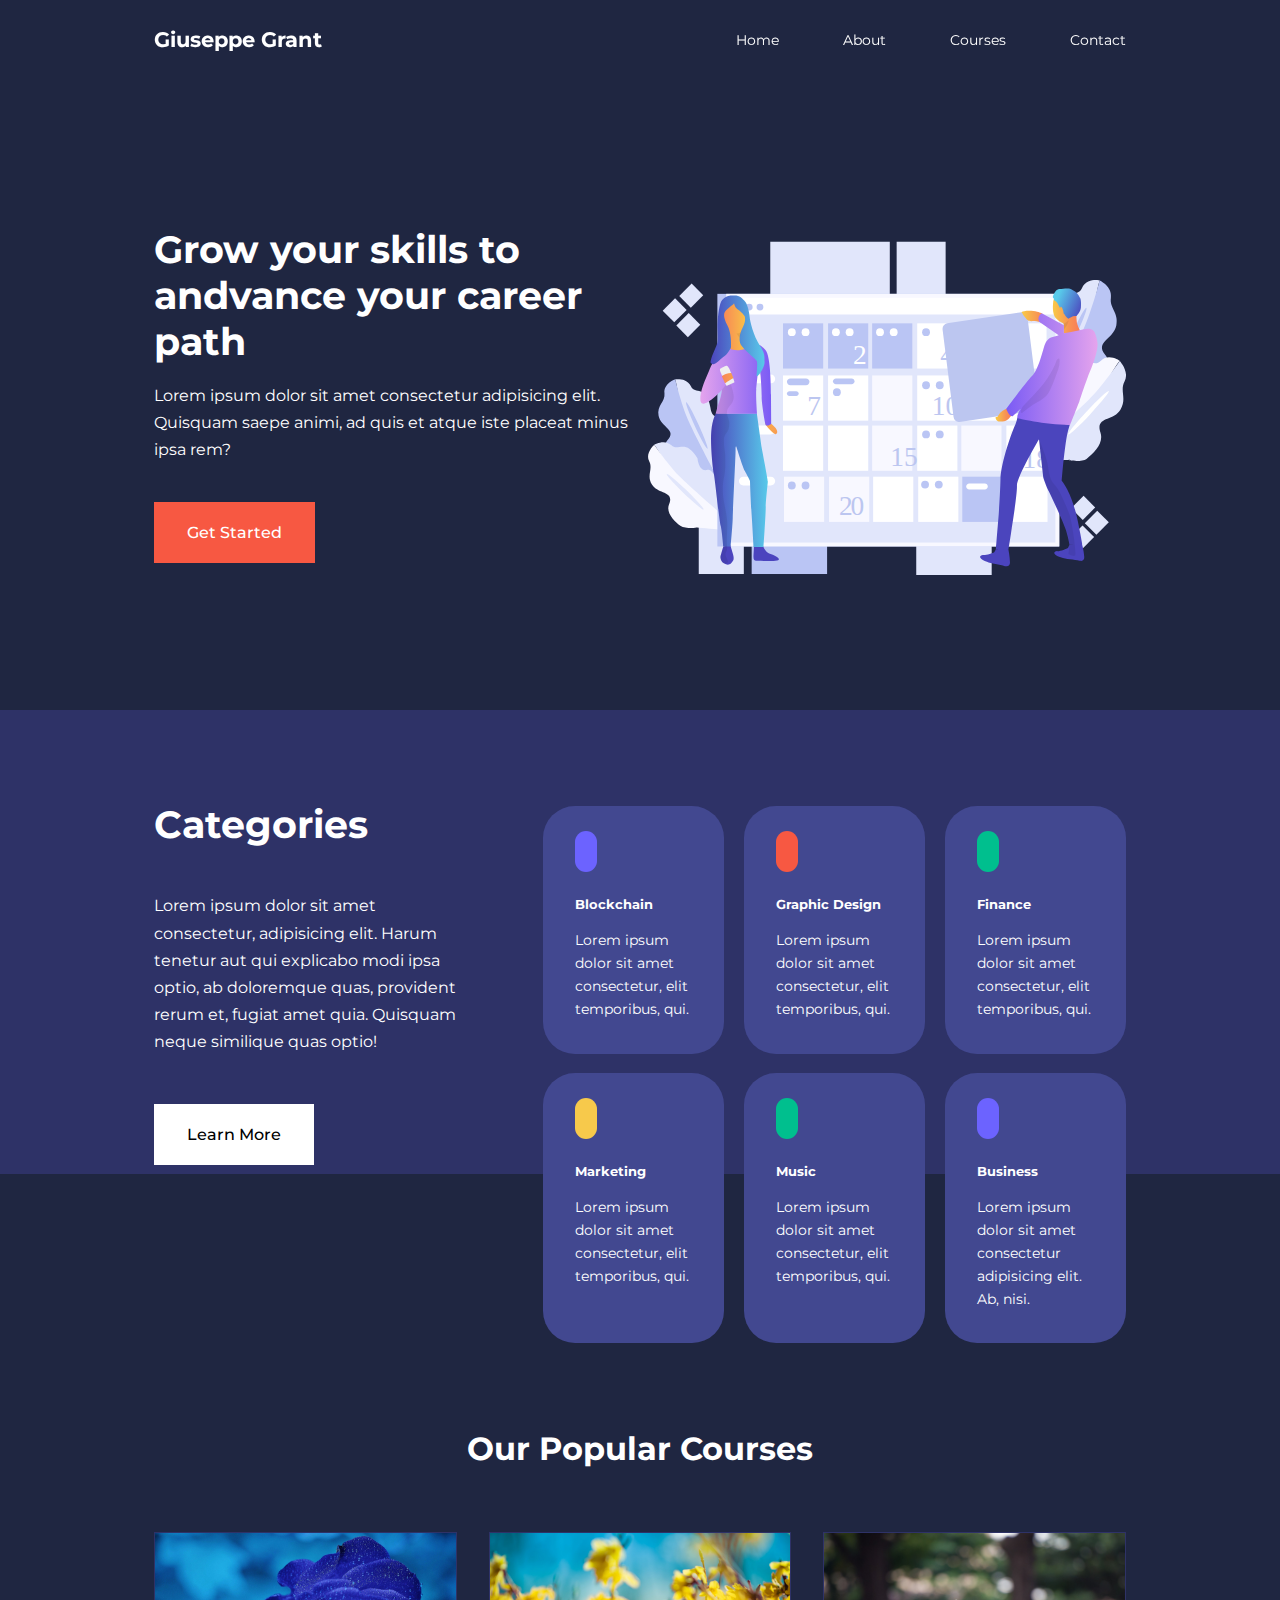
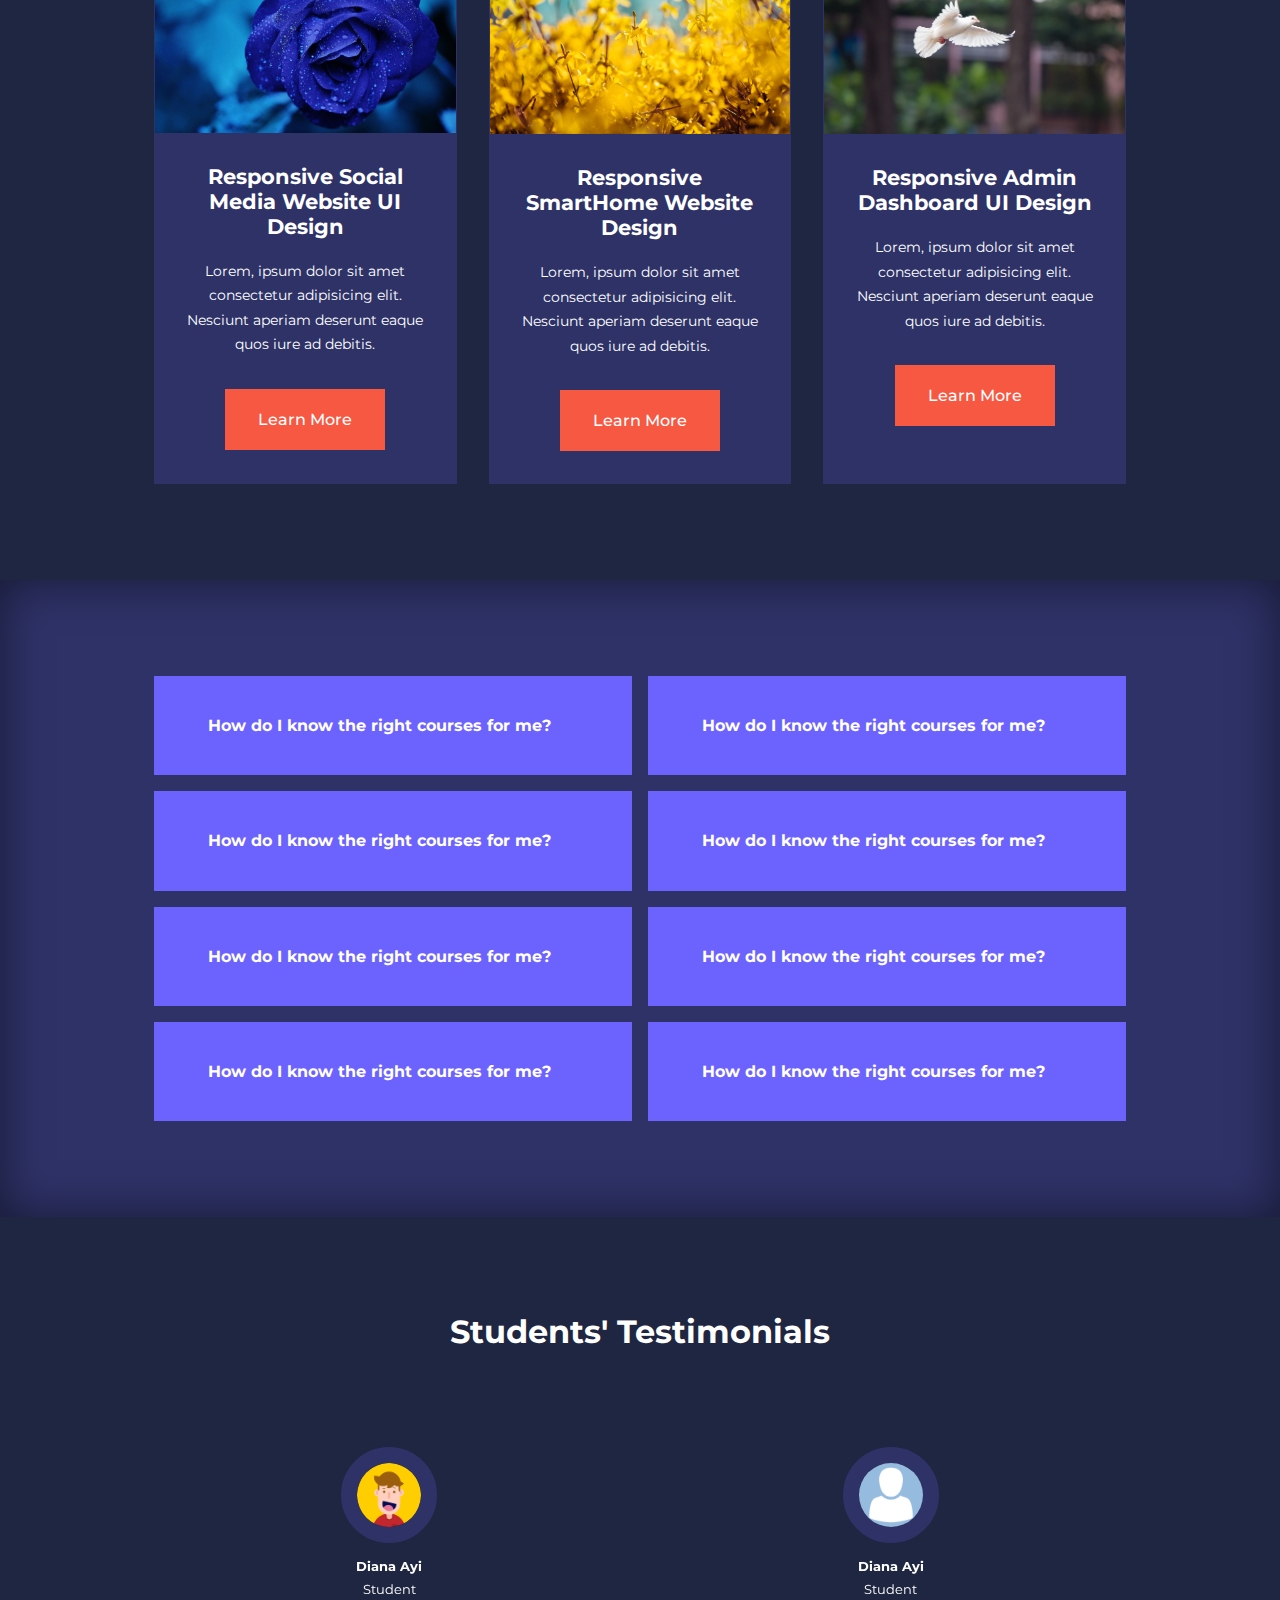
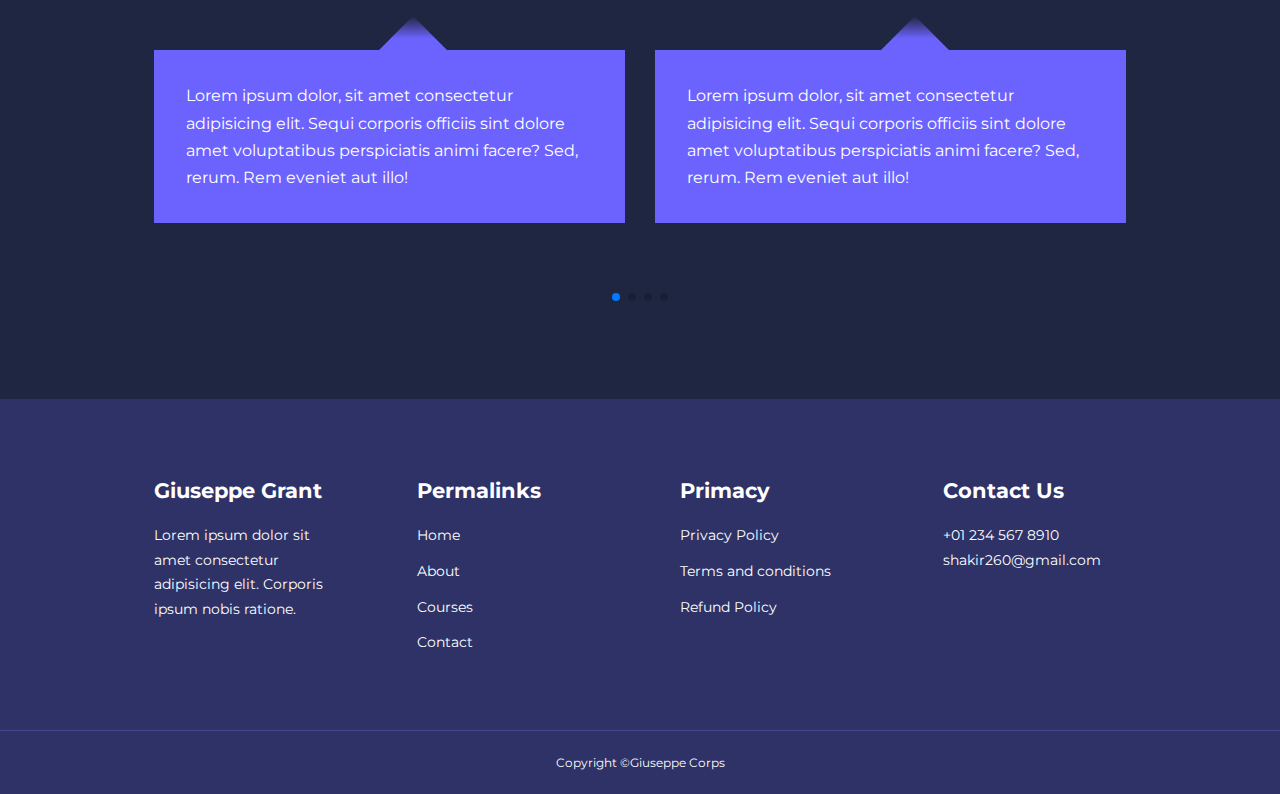
==== commit d1ff4705: "laeraolea" ====
--- a/docs/index.html
+++ b/docs/index.html
@@ -467,476 +467,4 @@
         },
       });
     </script>
-  </body>
-</html>
-<!DOCTYPE html>
-<html lang="en">
-  <head>
-    <meta charset="UTF-8" />
-    <meta http-equiv="X-UA-Compatible" content="IE=edge" />
-    <meta name="viewport" content="width=device-width, initial-scale=1.0" />
-    <title>
-      Responsive Multipage Education Website Using HTML, CSs & JavaSCript
-    </title>
-
-    <!-- ICONSCOUT CDN -->
-    <link
-      rel="stylesheet"
-      href="https://unicons.iconscout.com/release/v2.1.6/css/unicons.css"
-    />
-
-    <!-- GOOGLE FONTS (MONTSERRAT) -->
-    <link rel="preconnect" href="https://fonts.googleapis.com" />
-    <link rel="preconnect" href="https://fonts.gstatic.com" crossorigin />
-    <link
-      href="https://fonts.googleapis.com/css2?family=Montserrat:wght@300;400;500;600;700;800;900&display=swap"
-      rel="stylesheet"
-    />
-
-    <!-- SWIPER JS -->
-    <link
-      rel="stylesheet"
-      href="https://unpkg.com/swiper@8/swiper-bundle.min.css"
-    />
-
-    <link rel="stylesheet" href="./css/style.css" />
-  </head>
-  <body>
-    <!--  ==========     NAVBAR     =========  -->
-    <nav>
-      <div class="container nav__container">
-        <a href="index.html"><h4>Giuseppe Grant</h4></a>
-        <ul class="nav__menu">
-          <li><a href="index.html">Home</a></li>
-          <li><a href="about.html">About</a></li>
-          <li><a href="courses.html">Courses</a></li>
-          <li><a href="contact.html">Contact</a></li>
-        </ul>
-
-        <button id="open-menu-btn"><i class="uil uil-bars"></i></button>
-        <button id="close-menu-btn"><i class="uil uil-multiply"></i></button>
-      </div>
-    </nav>
-    <!--  ==========    END OF NAVBAR     =========  -->
-
-    <!--  ==========     HEADER     =========  -->
-    <header>
-      <div class="container header__container">
-        <div class="header__left">
-          <h1>Grow your skills to andvance your career path</h1>
-          <p>
-            Lorem ipsum dolor sit amet consectetur adipisicing elit. Quisquam
-            saepe animi, ad quis et atque iste placeat minus ipsa rem?
-          </p>
-          <a href="courses.html" class="btn btn-primary">Get Started</a>
-        </div>
-        <div class="header__right">
-          <div class="header__right-image">
-            <img src="./images/header.svg" />
-          </div>
-        </div>
-      </div>
-    </header>
-    <!--  ==========     END OF HEADER     =========  -->
-
-    <!--  ==========     CATEGORIES     =========  -->
-    <section class="categories">
-      <div class="container categories__container">
-        <div class="categories__left">
-          <h1>Categories</h1>
-          <p>
-            Lorem ipsum dolor sit amet consectetur, adipisicing elit. Harum
-            tenetur aut qui explicabo modi ipsa optio, ab doloremque quas,
-            provident rerum et, fugiat amet quia. Quisquam neque similique quas
-            optio!
-          </p>
-          <a href="#" class="btn">Learn More</a>
-        </div>
-        <div class="categories__right">
-          <article class="category">
-            <span class="category__icon">
-              <i class="uil uil-bitcoin-circle"></i>
-            </span>
-            <h5>Blockchain</h5>
-            <p>Lorem ipsum dolor sit amet consectetur, elit temporibus, qui.</p>
-          </article>
-
-          <article class="category">
-            <span class="category__icon">
-              <i class="uil uil-palette"></i>
-            </span>
-            <h5>Graphic Design</h5>
-            <p>Lorem ipsum dolor sit amet consectetur, elit temporibus, qui.</p>
-          </article>
-
-          <article class="category">
-            <span class="category__icon">
-              <i class="uil uil-usd-circle"></i>
-            </span>
-            <h5>Finance</h5>
-            <p>Lorem ipsum dolor sit amet consectetur, elit temporibus, qui.</p>
-          </article>
-
-          <article class="category">
-            <span class="category__icon">
-              <i class="uil uil-megaphone"></i>
-            </span>
-            <h5>Marketing</h5>
-            <p>Lorem ipsum dolor sit amet consectetur, elit temporibus, qui.</p>
-          </article>
-
-          <article class="category">
-            <span class="category__icon">
-              <i class="uil uil-music"></i>
-            </span>
-            <h5>Music</h5>
-            <p>Lorem ipsum dolor sit amet consectetur, elit temporibus, qui.</p>
-          </article>
-
-          <article class="category">
-            <span class="category__icon">
-              <i class="uil uil-puzzle-piece"></i>
-            </span>
-            <h5>Business</h5>
-            <p>
-              Lorem ipsum dolor sit amet consectetur adipisicing elit. Ab, nisi.
-            </p>
-          </article>
-        </div>
-      </div>
-    </section>
-    <!--  ==========     END OF CATEGORIES     =========  -->
-
-    <!--  ==========     COURSES     =========  -->
-    <section class="courses">
-      <h2>Our Popular Courses</h2>
-      <div class="container courses__container">
-        <article class="course">
-          <div class="course__image">
-            <img src="./images/course1.jpg" />
-          </div>
-          <div class="course__info">
-            <h4>Responsive Social Media Website UI Design</h4>
-            <p>
-              Lorem, ipsum dolor sit amet consectetur adipisicing elit. Nesciunt
-              aperiam deserunt eaque quos iure ad debitis.
-            </p>
-            <a href="course.html" class="btn btn-primary">Learn More</a>
-          </div>
-        </article>
-
-        <article class="course">
-          <div class="course__image">
-            <img src="./images/course2.jpg" alt="" srcset="" />
-          </div>
-          <div class="course__info">
-            <h4>Responsive SmartHome Website Design</h4>
-            <p>
-              Lorem, ipsum dolor sit amet consectetur adipisicing elit. Nesciunt
-              aperiam deserunt eaque quos iure ad debitis.
-            </p>
-            <a href="course.html" class="btn btn-primary">Learn More</a>
-          </div>
-        </article>
-
-        <article class="course">
-          <div class="course__image">
-            <img src="./images/course3.jpg" alt="" srcset="" />
-          </div>
-          <div class="course__info">
-            <h4>Responsive Admin Dashboard UI Design</h4>
-            <p>
-              Lorem, ipsum dolor sit amet consectetur adipisicing elit. Nesciunt
-              aperiam deserunt eaque quos iure ad debitis.
-            </p>
-            <a href="course.html" class="btn btn-primary">Learn More</a>
-          </div>
-        </article>
-      </div>
-    </section>
-    <!--  ==========     END OF COURSES     =========  -->
-
-    <!--  ==========     FQAs     =========  -->
-    <section class="faqs">
-      <div class="container faqs__container">
-        <article class="faq">
-          <div class="faq__icon"><i class="uil uil-plus"></i></div>
-          <div class="question__answer">
-            <h4>How do I know the right courses for me?</h4>
-            <p>
-              Lorem ipsum dolor sit amet consectetur adipisicing elit. Velit
-              laudantium quis qui similique quidem at voluptatem ex. Est dolorum
-              minima dolor aut ut, accusantium vitae architecto aliquid nostrum
-              numquam quibusdam.
-            </p>
-          </div>
-        </article>
-
-        <article class="faq">
-          <div class="faq__icon"><i class="uil uil-plus"></i></div>
-          <div class="question__answer">
-            <h4>How do I know the right courses for me?</h4>
-            <p>
-              Lorem ipsum dolor sit amet consectetur adipisicing elit. Velit
-              laudantium quis qui similique quidem at voluptatem ex. Est dolorum
-              minima dolor aut ut, accusantium vitae architecto aliquid nostrum
-              numquam quibusdam.
-            </p>
-          </div>
-        </article>
-
-        <article class="faq">
-          <div class="faq__icon"><i class="uil uil-plus"></i></div>
-          <div class="question__answer">
-            <h4>How do I know the right courses for me?</h4>
-            <p>
-              Lorem ipsum dolor sit amet consectetur adipisicing elit. Velit
-              laudantium quis qui similique quidem at voluptatem ex. Est dolorum
-              minima dolor aut ut, accusantium vitae architecto aliquid nostrum
-              numquam quibusdam.
-            </p>
-          </div>
-        </article>
-
-        <article class="faq">
-          <div class="faq__icon"><i class="uil uil-plus"></i></div>
-          <div class="question__answer">
-            <h4>How do I know the right courses for me?</h4>
-            <p>
-              Lorem ipsum dolor sit amet consectetur adipisicing elit. Velit
-              laudantium quis qui similique quidem at voluptatem ex. Est dolorum
-              minima dolor aut ut, accusantium vitae architecto aliquid nostrum
-              numquam quibusdam.
-            </p>
-          </div>
-        </article>
-
-        <article class="faq">
-          <div class="faq__icon"><i class="uil uil-plus"></i></div>
-          <div class="question__answer">
-            <h4>How do I know the right courses for me?</h4>
-            <p>
-              Lorem ipsum dolor sit amet consectetur adipisicing elit. Velit
-              laudantium quis qui similique quidem at voluptatem ex. Est dolorum
-              minima dolor aut ut, accusantium vitae architecto aliquid nostrum
-              numquam quibusdam.
-            </p>
-          </div>
-        </article>
-
-        <article class="faq">
-          <div class="faq__icon"><i class="uil uil-plus"></i></div>
-          <div class="question__answer">
-            <h4>How do I know the right courses for me?</h4>
-            <p>
-              Lorem ipsum dolor sit amet consectetur adipisicing elit. Velit
-              laudantium quis qui similique quidem at voluptatem ex. Est dolorum
-              minima dolor aut ut, accusantium vitae architecto aliquid nostrum
-              numquam quibusdam.
-            </p>
-          </div>
-        </article>
-
-        <article class="faq">
-          <div class="faq__icon"><i class="uil uil-plus"></i></div>
-          <div class="question__answer">
-            <h4>How do I know the right courses for me?</h4>
-            <p>
-              Lorem ipsum dolor sit amet consectetur adipisicing elit. Velit
-              laudantium quis qui similique quidem at voluptatem ex. Est dolorum
-              minima dolor aut ut, accusantium vitae architecto aliquid nostrum
-              numquam quibusdam.
-            </p>
-          </div>
-        </article>
-
-        <article class="faq">
-          <div class="faq__icon"><i class="uil uil-plus"></i></div>
-          <div class="question__answer">
-            <h4>How do I know the right courses for me?</h4>
-            <p>
-              Lorem ipsum dolor sit amet consectetur adipisicing elit. Velit
-              laudantium quis qui similique quidem at voluptatem ex. Est dolorum
-              minima dolor aut ut, accusantium vitae architecto aliquid nostrum
-              numquam quibusdam.
-            </p>
-          </div>
-        </article>
-      </div>
-    </section>
-    <!--  ==========     END OF FQAs     =========  -->
-
-    <!--  ==========     SECTION     =========  -->
-    <section class="container testimonials__container mySwiper">
-      <h2>Students' Testimonials</h2>
-      <div class="swiper-wrapper">
-        <article class="testimonial swiper-slide">
-          <div class="avatar">
-            <img src="./images/avatar1.png" />
-          </div>
-          <div class="testimonial__info">
-            <h5>Diana Ayi</h5>
-            <small>Student</small>
-          </div>
-          <div class="testimonial__body">
-            <p>
-              Lorem ipsum dolor, sit amet consectetur adipisicing elit. Sequi
-              corporis officiis sint dolore amet voluptatibus perspiciatis animi
-              facere? Sed, rerum. Rem eveniet aut illo!
-            </p>
-          </div>
-        </article>
-
-        <article class="testimonial swiper-slide">
-          <div class="avatar">
-            <img src="./images/avatar2.png" />
-          </div>
-          <div class="testimonial__info">
-            <h5>Diana Ayi</h5>
-            <small>Student</small>
-          </div>
-          <div class="testimonial__body">
-            <p>
-              Lorem ipsum dolor, sit amet consectetur adipisicing elit. Sequi
-              corporis officiis sint dolore amet voluptatibus perspiciatis animi
-              facere? Sed, rerum. Rem eveniet aut illo!
-            </p>
-          </div>
-        </article>
-
-        <article class="testimonial swiper-slide">
-          <div class="avatar">
-            <img src="./images/avatar3.png" />
-          </div>
-          <div class="testimonial__info">
-            <h5>Diana Ayi</h5>
-            <small>Student</small>
-          </div>
-          <div class="testimonial__body">
-            <p>
-              Lorem ipsum dolor, sit amet consectetur adipisicing elit. Sequi
-              corporis officiis sint dolore amet voluptatibus perspiciatis animi
-              facere? Sed, rerum. Rem eveniet aut illo!
-            </p>
-          </div>
-        </article>
-
-        <article class="testimonial swiper-slide">
-          <div class="avatar">
-            <img src="./images/avatar4.png" />
-          </div>
-          <div class="testimonial__info">
-            <h5>Diana Ayi</h5>
-            <small>Student</small>
-          </div>
-          <div class="testimonial__body">
-            <p>
-              Lorem ipsum dolor, sit amet consectetur adipisicing elit. Sequi
-              corporis officiis sint dolore amet voluptatibus perspiciatis animi
-              facere? Sed, rerum. Rem eveniet aut illo!
-            </p>
-          </div>
-        </article>
-
-        <article class="testimonial swiper-slide">
-          <div class="avatar">
-            <img src="./images/avatar5.png" />
-          </div>
-          <div class="testimonial__info">
-            <h5>Diana Ayi</h5>
-            <small>Student</small>
-          </div>
-          <div class="testimonial__body">
-            <p>
-              Lorem ipsum dolor, sit amet consectetur adipisicing elit. Sequi
-              corporis officiis sint dolore amet voluptatibus perspiciatis animi
-              facere? Sed, rerum. Rem eveniet aut illo!
-            </p>
-          </div>
-        </article>
-      </div>
-      <div class="swiper-pagination"></div>
-    </section>
-    <!--  ==========     END OF SECTION     =========  -->
-
-    <!--  ==========     FOOTER     =========  -->
-    <footer class="footer">
-      <div class="container footer__container">
-        <div class="footer__1">
-          <a href="index.html" class="footer__logo"><h4>Giuseppe Grant</h4></a>
-          <p>
-            Lorem ipsum dolor sit amet consectetur adipisicing elit. Corporis
-            ipsum nobis ratione.
-          </p>
-        </div>
-        <div class="footer__2">
-          <h4>Permalinks</h4>
-          <ul class="permalinks">
-            <li><a href="index.html">Home</a></li>
-            <li><a href="about.html">About</a></li>
-            <li><a href="courses.html">Courses</a></li>
-            <li><a href="contact.html">Contact</a></li>
-          </ul>
-        </div>
-        <div class="footer__3">
-          <h4>Primacy</h4>
-          <ul class="privacy">
-            <li><a href="#">Privacy Policy</a></li>
-            <li><a href="#">Terms and conditions</a></li>
-            <li><a href="#">Refund Policy</a></li>
-          </ul>
-        </div>
-        <div class="footer__4">
-          <h4>Contact Us</h4>
-          <div>
-            <p>+01 234 567 8910</p>
-            <p>shakir260@gmail.com</p>
-          </div>
-          <ul class="footer__socials">
-          <li>
-            <a href="#"><i class="uil uil-facebook-f"></i></a>
-          </li>
-          <li>
-            <a href="#"><i class="uil uil-instagram-alt"></i></a>
-          </li>
-          <li>
-            <a href="#"><i class="uil uil-twitter"></i></a>
-          </li>
-          <li>
-            <a href="#"><i class="uil uil-linkedin-alt"></i></a>
-          </li>
-        </ul>
-        </div>
-      </div>
-      
-      <div class="footer__copyright">
-        <small>Copyright &copy;Giuseppe Corps</small>
-      </div>
-    </footer>
-    <!--  ==========     END OF FOOTER     =========  -->
-
-    <script src="https://unpkg.com/swiper@8/swiper-bundle.min.js"></script>
-    <script src="./main.js"></script>
-
-    <script>
-      var swiper = new Swiper('.mySwiper', {
-        slidesPerView: 1,
-        spaceBetween: 30,
-        pagination: {
-          el: '.swiper-pagination',
-          clickable: true,
-        },
-        autoplay: {
-          delay: 6500,
-          disableOnInteraction: false,
-        },
-        //  When window width is > = 600px
-        breakpoints: {
-          600: {
-            slidesPerView: 2,
-          },
-        },
-      });
-    </script>
-  </body>
-</html>
+  </body>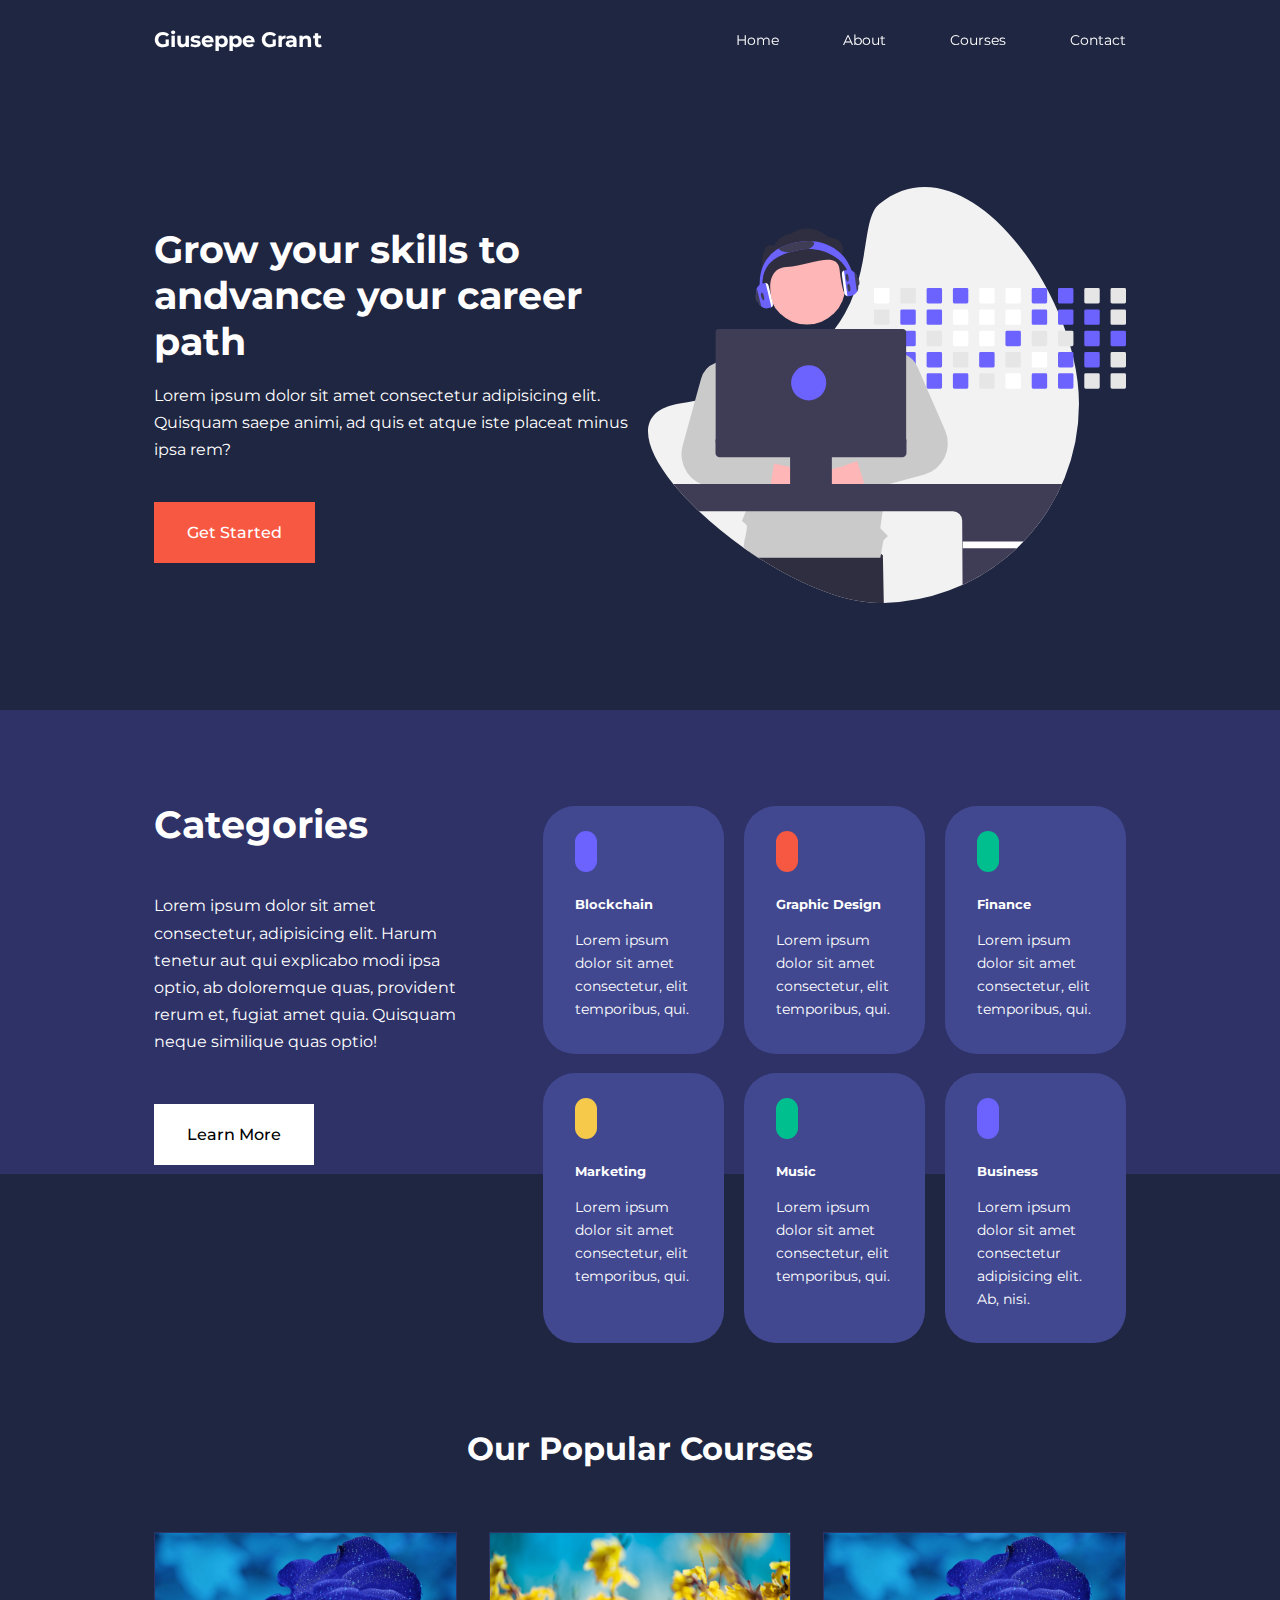
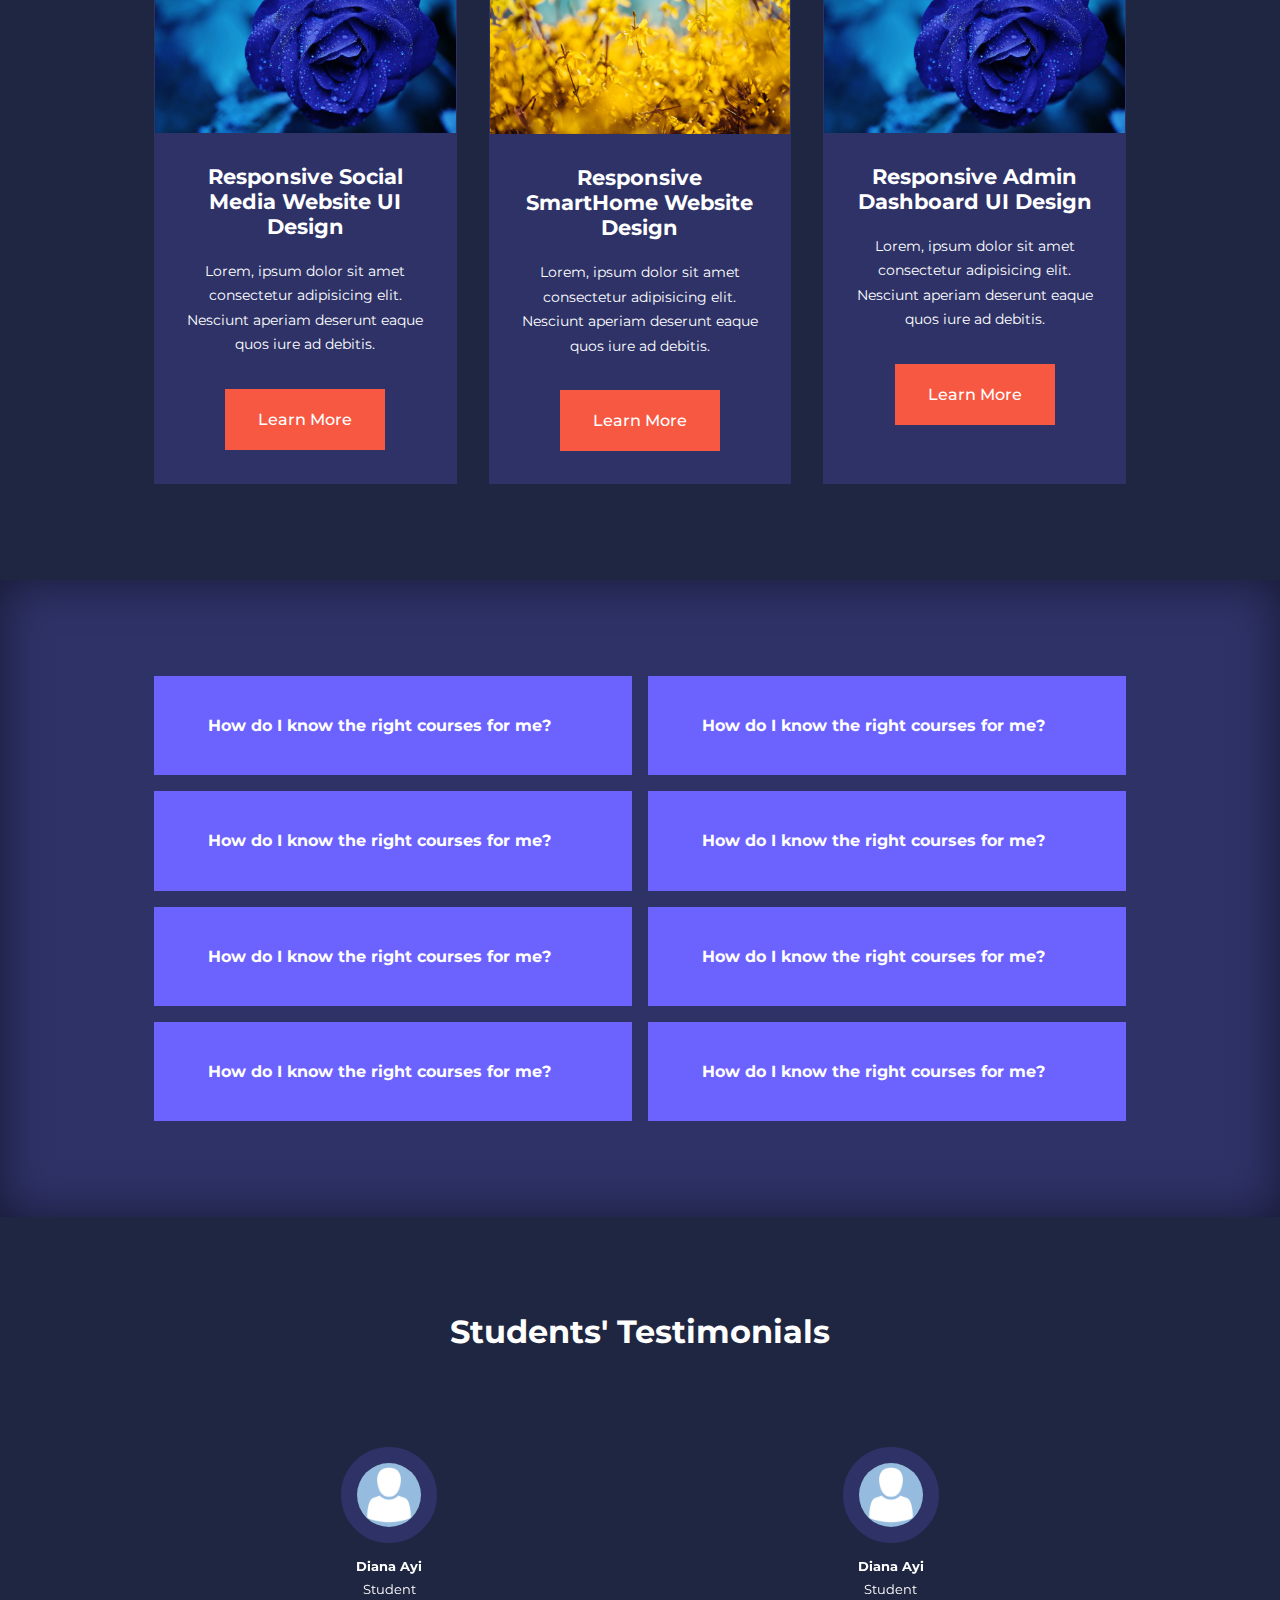
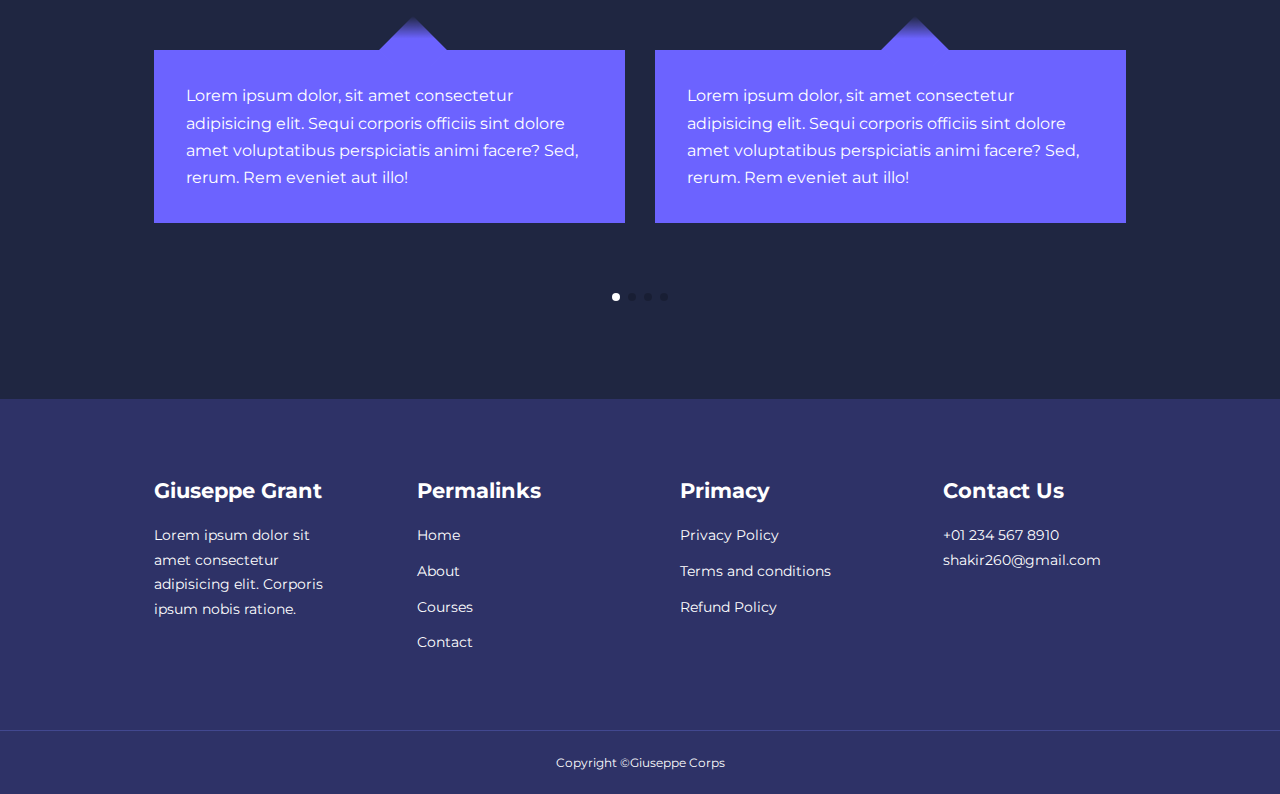
==== commit bb8f6c80: "Changelog 1.2" ====
--- a/docs/index.html
+++ b/docs/index.html
@@ -446,25 +446,5 @@
 
     <script src="https://unpkg.com/swiper@8/swiper-bundle.min.js"></script>
     <script src="./main.js"></script>
-
-    <script>
-      var swiper = new Swiper('.mySwiper', {
-        slidesPerView: 1,
-        spaceBetween: 30,
-        pagination: {
-          el: '.swiper-pagination',
-          clickable: true,
-        },
-        autoplay: {
-          delay: 6500,
-          disableOnInteraction: false,
-        },
-        //  When window width is > = 600px
-        breakpoints: {
-          600: {
-            slidesPerView: 2,
-          },
-        },
-      });
-    </script>
-  </body>+  </body>
+</html> --- a/docs/css/style.css
+++ b/docs/css/style.css
@@ -114,6 +114,7 @@
 .window-scroll {
   background: var(--color-primary);
   box-shadow: 0 1rem 2rem rgba(0, 0, 0, 0.2);
+  transition: var(--transition);
 }
 
 .nav__container {
@@ -286,6 +287,7 @@
   height: fit-content;
   background: var(--color-primary);
   cursor: pointer;
+  transition: var(--transition);
 }
 
 .faq h4 {
@@ -298,12 +300,24 @@
   font-size: 1.2rem;
 }
 
-.faq p {
+.faq p{
   margin: 0.8rem;
   display: none;
-}
-
-.faq.open p {
+  text-align: justify;
+}
+
+.faq.open{
+  transition: var(--transition);
+  background: var(--color-bg);
+  animation: open 300ms linear forwards;
+}
+
+@keyframes open {
+  0%{background: var(--color-bg)}
+  100%{background-color: var(--color-white);color: #000;}
+}
+
+.faq.open p{
   display: block;
 }
 /* ==========     END OF FQAs     ========= */
@@ -595,4 +609,8 @@
   .footer__socials {
     justify-content: center;
   }
+}
+
+.swiper-pagination-bullet-active{
+  background: white;
 }